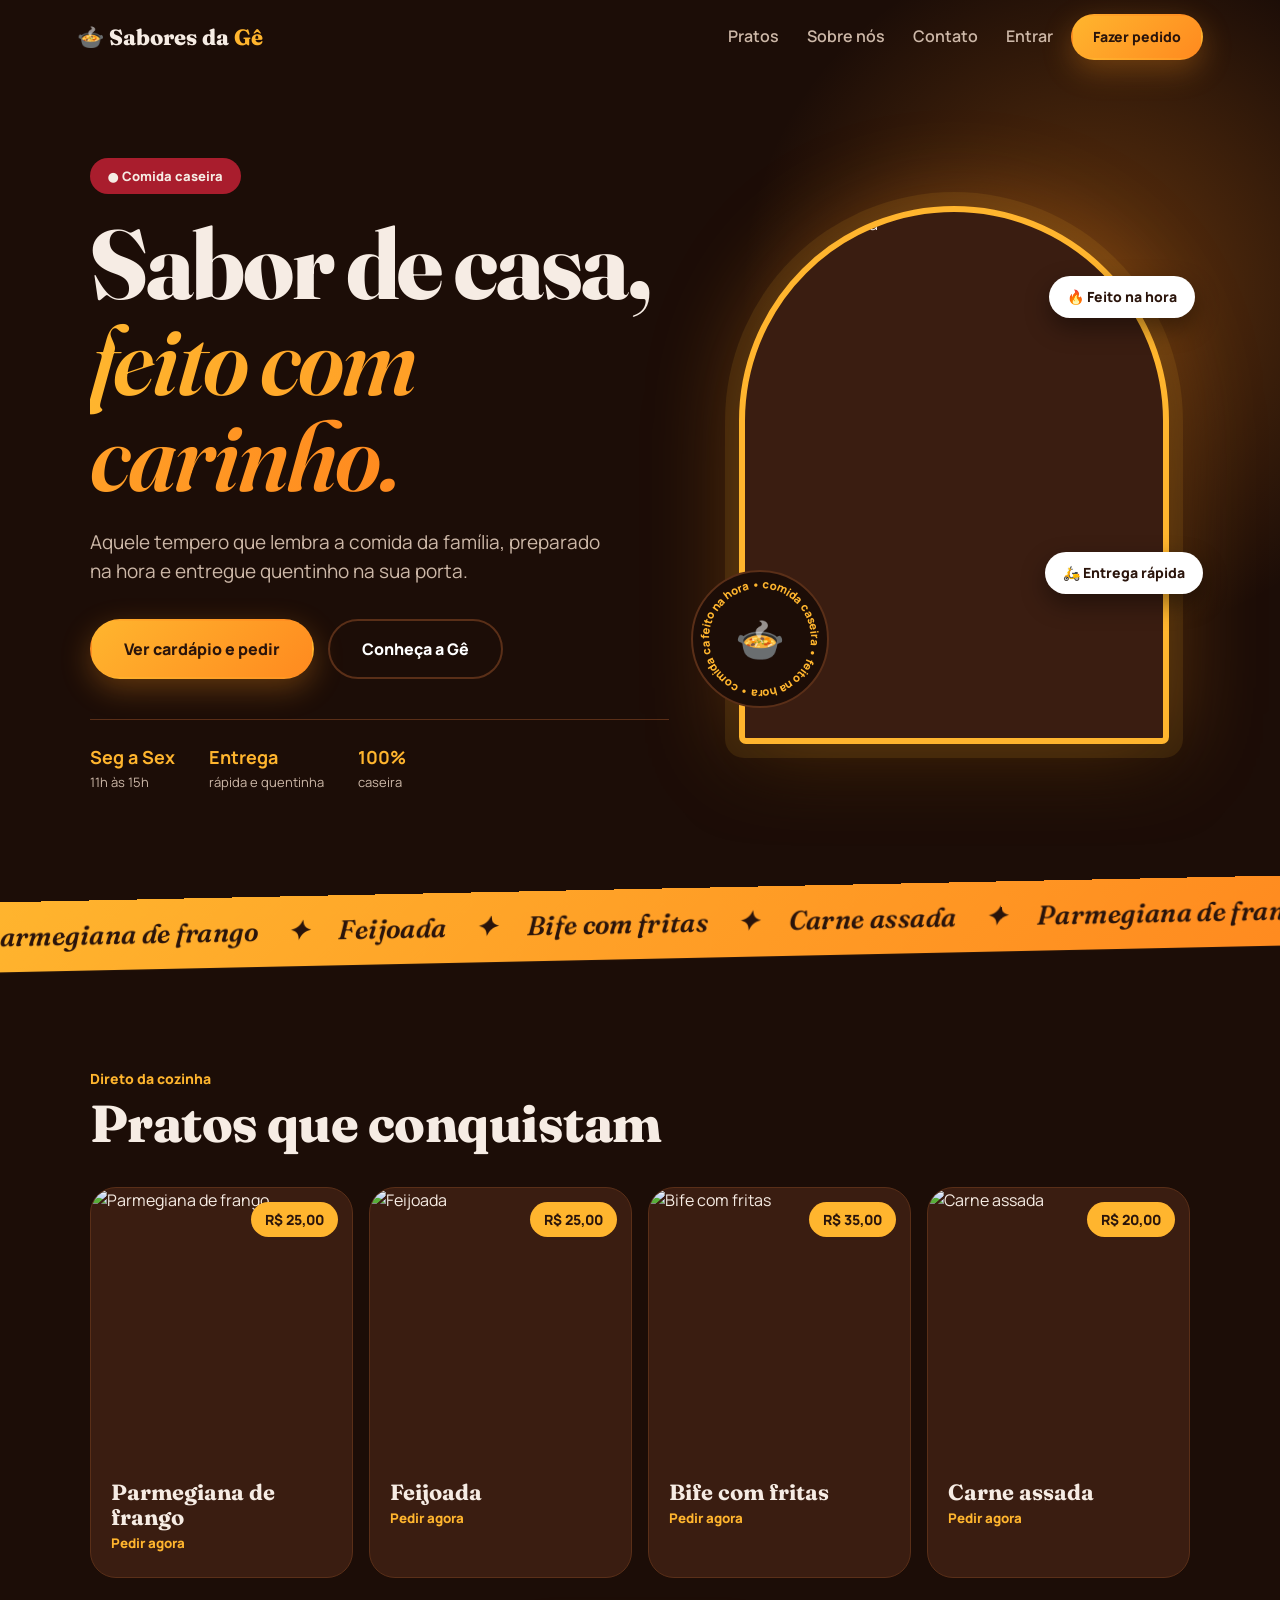
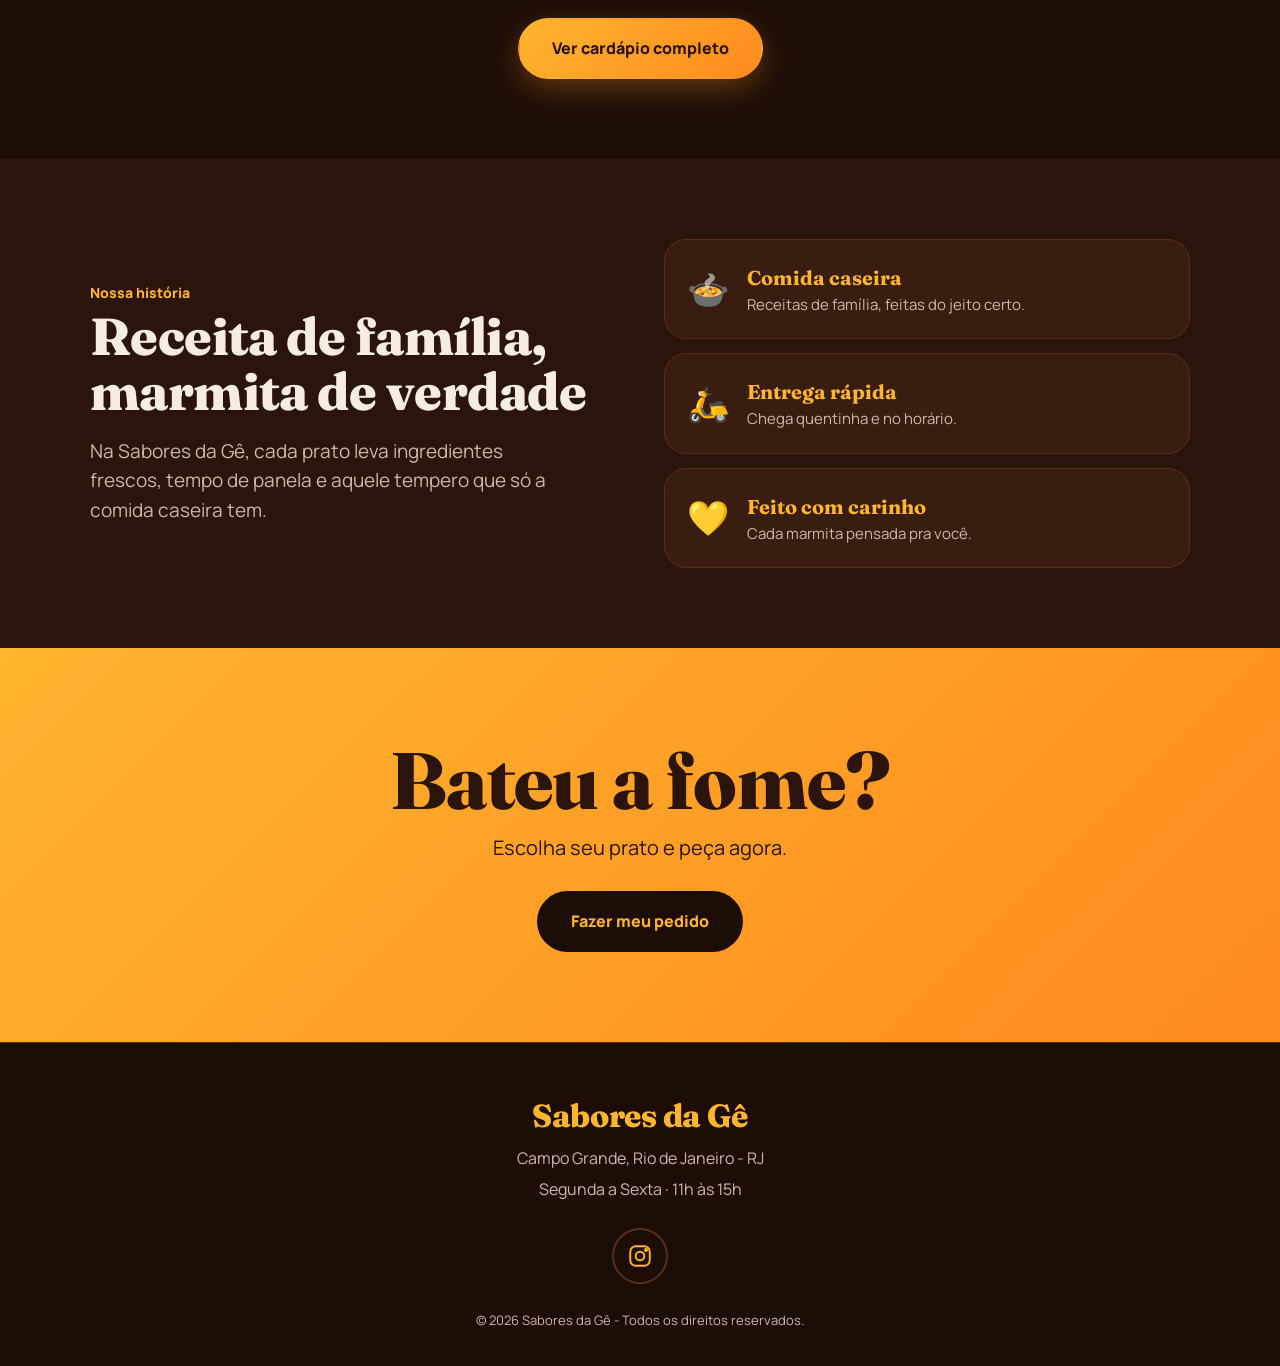
==== index.html @ 1d1e8134 "Add files via upload" ====
<!DOCTYPE html>
<html lang="pt-br">
<head>
    <meta charset="UTF-8">
    <meta name="viewport" content="width=device-width, initial-scale=1.0">
    <meta name="theme-color" content="#1c0d07">
    <title>Sabores da Gê – Comida caseira</title>
    <link rel="preconnect" href="https://fonts.googleapis.com">
    <link rel="preconnect" href="https://fonts.gstatic.com" crossorigin>
    <link href="https://fonts.googleapis.com/css2?family=Fraunces:ital,opsz,wght@0,9..144,600;0,9..144,800;1,9..144,600&family=Manrope:wght@400;600;800&display=swap" rel="stylesheet">
    <link rel="stylesheet" href="style.css">
</head>
<body>

<header class="topo" id="topo">
    <a href="index.html" class="logo">🍲 Sabores da <span>Gê</span></a>
    <nav id="nav" aria-label="Principal">
        <a href="#pratos">Pratos</a>
        <a href="#sobre">Sobre nós</a>
        <a href="#contato">Contato</a>
        <a href="login.html">Entrar</a>
    </nav>
    <a href="menu.html" class="botao botao-menor">Fazer pedido</a>
    <button class="burger" id="burger" aria-label="Abrir menu" aria-expanded="false"><i></i><i></i><i></i></button>
</header>

<main>
    <section class="principal">
        <div class="brilho"></div>

        <div class="conteudo">
            <span class="etiqueta">● Comida caseira</span>
            <h1>Sabor de casa,<br><em>feito com carinho.</em></h1>
            <p>Aquele tempero que lembra a comida da família, preparado na hora e entregue quentinho na sua porta.</p>
            <div class="botoes">
                <a href="menu.html" class="botao">Ver cardápio e pedir</a>
                <a href="#sobre" class="botao botao-borda">Conheça a Gê</a>
            </div>
            <ul class="destaques">
                <li><b>Seg a Sex</b><small>11h às 15h</small></li>
                <li><b>Entrega</b><small>rápida e quentinha</small></li>
                <li><b>100%</b><small>caseira</small></li>
            </ul>
        </div>

        <div class="imagem">
            <div class="arco"><img src="imagens/ge.png" alt="Gê, a cozinheira"></div>
            <svg class="anel" viewBox="0 0 200 200" aria-hidden="true">
                <defs><path id="c" d="M100,100 m-76,0 a76,76 0 1,1 152,0 a76,76 0 1,1 -152,0"/></defs>
                <text><textPath href="#c">feito na hora • comida caseira • feito na hora • comida caseira •</textPath></text>
            </svg>
            <span class="anel-centro">🍲</span>
            <span class="selo selo-1">🔥 Feito na hora</span>
            <span class="selo selo-2">🛵 Entrega rápida</span>
        </div>
    </section>

    <div class="faixa" aria-hidden="true">
        <div><span>Parmegiana de frango</span><span>Feijoada</span><span>Bife com fritas</span><span>Carne assada</span><span>Parmegiana de frango</span><span>Feijoada</span><span>Bife com fritas</span><span>Carne assada</span></div>
    </div>

    <section id="pratos" class="secao">
        <div class="cabeca">
            <div>
                <p class="sobretitulo">Direto da cozinha</p>
                <h2>Pratos que conquistam</h2>
            </div>
            <div class="setas">
                <button id="ant" aria-label="Anterior">‹</button>
                <button id="prox" aria-label="Próximo">›</button>
            </div>
        </div>

        <div class="trilho" id="trilho">
            <a href="menu.html" class="prato">
                <img src="imagens/parmegiana.jpeg" alt="Parmegiana de frango" loading="lazy">
                <span class="preco">R$ 25,00</span>
                <div><h3>Parmegiana de frango</h3><small>Pedir agora</small></div>
            </a>
            <a href="menu.html" class="prato">
                <img src="imagens/feijoada.jpeg" alt="Feijoada" loading="lazy">
                <span class="preco">R$ 25,00</span>
                <div><h3>Feijoada</h3><small>Pedir agora</small></div>
            </a>
            <a href="menu.html" class="prato">
                <img src="imagens/bifefritas.jpeg" alt="Bife com fritas" loading="lazy">
                <span class="preco">R$ 35,00</span>
                <div><h3>Bife com fritas</h3><small>Pedir agora</small></div>
            </a>
            <a href="menu.html" class="prato">
                <img src="imagens/carneassada.jpeg" alt="Carne assada" loading="lazy">
                <span class="preco">R$ 20,00</span>
                <div><h3>Carne assada</h3><small>Pedir agora</small></div>
            </a>
        </div>

        <a href="menu.html" class="botao botao-centro">Ver cardápio completo</a>
    </section>

    <section id="sobre" class="secao sobre">
        <div class="sobre-grade">
            <div>
                <p class="sobretitulo">Nossa história</p>
                <h2>Receita de família, marmita de verdade</h2>
                <p class="texto-sobre">Na Sabores da Gê, cada prato leva ingredientes frescos, tempo de panela e aquele tempero que só a comida caseira tem.</p>
            </div>
            <div class="cartoes">
                <div class="cartao"><span>🍲</span><div><h3>Comida caseira</h3><p>Receitas de família, feitas do jeito certo.</p></div></div>
                <div class="cartao"><span>🛵</span><div><h3>Entrega rápida</h3><p>Chega quentinha e no horário.</p></div></div>
                <div class="cartao"><span>💛</span><div><h3>Feito com carinho</h3><p>Cada marmita pensada pra você.</p></div></div>
            </div>
        </div>
    </section>

    <section class="chamada">
        <h2>Bateu a fome?</h2>
        <p>Escolha seu prato e peça agora.</p>
        <a href="menu.html" class="botao botao-escuro">Fazer meu pedido</a>
    </section>
</main>

<footer id="contato">
    <h2>Sabores da Gê</h2>
    <p>Campo Grande, Rio de Janeiro - RJ</p>
    <p>Segunda a Sexta · 11h às 15h</p>
    <div class="redes">
        <a href="https://instagram.com/saboresdage" target="_blank" rel="noopener" aria-label="Instagram">
            <svg viewBox="0 0 24 24" width="26" height="26" fill="none" stroke="currentColor" stroke-width="1.8" stroke-linecap="round" stroke-linejoin="round"><rect x="3" y="3" width="18" height="18" rx="5"/><circle cx="12" cy="12" r="4"/><circle cx="17.5" cy="6.5" r="1" fill="currentColor"/></svg>
        </a>
    </div>
    <p class="direitos">© 2026 Sabores da Gê - Todos os direitos reservados.</p>
</footer>

<script>
    const topo = document.getElementById("topo"), burger = document.getElementById("burger");
    addEventListener("scroll", () => topo.classList.toggle("solido", scrollY > 30), { passive: true });
    burger.onclick = () => {
        const aberto = topo.classList.toggle("aberto");
        burger.setAttribute("aria-expanded", aberto);
    };
    document.querySelectorAll("#nav a").forEach(a => a.onclick = () => topo.classList.remove("aberto"));
    const trilho = document.getElementById("trilho");
    const passo = () => trilho.firstElementChild.offsetWidth + 16;
    document.getElementById("ant").onclick = () => trilho.scrollBy({ left: -passo(), behavior: "smooth" });
    document.getElementById("prox").onclick = () => trilho.scrollBy({ left: passo(), behavior: "smooth" });
</script>
</body>
</html>
---- style.css ----
:root {
    --fundo: #1c0d07; --fundo2: #2a140b; --card: #3a1d11; --borda: #5a2f18;
    --ouro: #ffb52e; --ouro2: #ff8a1f; --vermelho: #a91d2d;
    --texto: #f6ece4; --suave: #cdb8a8;
    --serif: "Fraunces", Georgia, serif;
    --sans: "Manrope", system-ui, -apple-system, "Segoe UI", sans-serif;
}
* { margin: 0; padding: 0; box-sizing: border-box; }
html { scroll-behavior: smooth; scroll-padding-top: 76px; }
body { font-family: var(--sans); background: var(--fundo); color: var(--texto); line-height: 1.55; overflow-x: hidden; -webkit-font-smoothing: antialiased; }
a { color: inherit; text-decoration: none; }
img { max-width: 100%; display: block; }
:focus-visible { outline: 3px solid var(--ouro); outline-offset: 3px; }

/* ---------- Topo ---------- */
.topo { position: fixed; inset: 0 0 auto 0; z-index: 100; display: flex; align-items: center; gap: 18px; padding: 14px 6%; transition: background .3s, box-shadow .3s; }
.topo.solido, .topo.aberto { background: rgba(28, 13, 7, .88); backdrop-filter: blur(14px); box-shadow: 0 1px 0 var(--borda); }
.logo { font-family: var(--serif); font-size: 22px; font-weight: 800; margin-right: auto; }
.logo span { color: var(--ouro); }
.topo nav { display: flex; gap: 28px; }
.topo nav a { color: var(--suave); font-weight: 600; transition: color .2s; }
.topo nav a:hover { color: var(--ouro); }
.burger { display: none; width: 44px; height: 44px; border: 1px solid var(--borda); border-radius: 50%; background: transparent; cursor: pointer; flex-direction: column; justify-content: center; align-items: center; gap: 4px; }
.burger i { width: 18px; height: 2px; background: var(--texto); border-radius: 2px; }

/* ---------- Botões ---------- */
.botao { display: inline-block; padding: 16px 32px; border-radius: 999px; background: linear-gradient(135deg, var(--ouro), var(--ouro2)); color: #2a140b; font-weight: 800; border: 2px solid transparent; box-shadow: 0 10px 30px rgba(255, 150, 30, .3); transition: transform .2s, box-shadow .2s; }
.botao:hover { transform: translateY(-3px); box-shadow: 0 14px 36px rgba(255, 150, 30, .45); }
.botao-menor { padding: 10px 20px; font-size: 14px; }
.botao-borda { background: transparent; color: #fff; border-color: var(--borda); box-shadow: none; }
.botao-borda:hover { border-color: var(--ouro); box-shadow: none; }
.botao-centro { display: table; margin: 12px auto 0; }
.botao-escuro { background: var(--fundo); color: var(--ouro); box-shadow: none; }

/* ---------- Hero ---------- */
.principal { position: relative; overflow: hidden; display: grid; grid-template-columns: 1.1fr .9fr; align-items: center; gap: 48px; min-height: 100vh; padding: 120px 7% 70px; }
.brilho { position: absolute; right: -15%; top: -10%; width: 760px; height: 760px; background: radial-gradient(circle, rgba(255, 140, 30, .3), transparent 65%); pointer-events: none; }
.conteudo { position: relative; animation: subir .9s ease both; }
.etiqueta { display: inline-block; padding: 8px 18px; border-radius: 999px; background: var(--vermelho); font-size: 13px; font-weight: 800; margin-bottom: 22px; }
h1 { font-family: var(--serif); font-weight: 800; font-size: clamp(46px, 8.4vw, 98px); line-height: .98; letter-spacing: -.02em; margin-bottom: 24px; }
h1 em { font-weight: 600; background: linear-gradient(90deg, var(--ouro), var(--ouro2)); -webkit-background-clip: text; background-clip: text; color: transparent; }
.conteudo > p { font-size: 19px; color: var(--suave); max-width: 520px; margin-bottom: 32px; }
.botoes { display: flex; flex-wrap: wrap; gap: 14px; }
.destaques { list-style: none; display: flex; flex-wrap: wrap; gap: 14px 34px; margin-top: 40px; padding-top: 24px; border-top: 1px solid var(--borda); }
.destaques li { display: flex; flex-direction: column; }
.destaques b { color: var(--ouro); font-size: 18px; }
.destaques small { color: var(--suave); font-size: 13px; }

.imagem { position: relative; justify-self: center; width: min(100%, 430px); animation: subir .9s .15s ease both; }
.arco { aspect-ratio: 4 / 5; border-radius: 999px 999px 32px 32px; border: 6px solid var(--ouro); background: var(--card); overflow: hidden; box-shadow: 0 0 0 14px rgba(255, 181, 46, .1), 0 0 90px rgba(255, 140, 30, .35), 0 30px 60px rgba(0, 0, 0, .55); }
.arco img { width: 100%; height: 100%; object-fit: cover; }
.anel { position: absolute; left: -48px; bottom: 36px; width: 138px; height: 138px; background: var(--fundo); border-radius: 50%; border: 2px solid var(--borda); animation: girar 20s linear infinite; }
.anel text { fill: var(--ouro); font: 800 17px var(--sans); }
.anel-centro { position: absolute; left: -48px; bottom: 36px; width: 138px; height: 138px; display: grid; place-items: center; font-size: 40px; }
.selo { position: absolute; padding: 10px 18px; border-radius: 999px; background: #fff; color: #2a140b; font-weight: 800; font-size: 14px; box-shadow: 0 10px 25px rgba(0, 0, 0, .4); }
.selo-1 { top: 70px; right: -26px; }
.selo-2 { bottom: 150px; right: -34px; }

/* ---------- Faixa ---------- */
.faixa { overflow: hidden; background: linear-gradient(135deg, var(--ouro), var(--ouro2)); color: #2a140b; transform: rotate(-1.2deg) scale(1.03); margin: -10px 0 30px; position: relative; z-index: 2; }
.faixa div { display: flex; width: max-content; animation: correr 28s linear infinite; }
.faixa span { font-family: var(--serif); font-style: italic; font-weight: 600; font-size: 26px; padding: 14px 0; white-space: nowrap; }
.faixa span::after { content: "✦"; margin: 0 28px; }

/* ---------- Seções ---------- */
.secao { padding: 80px 0; }
.cabeca { display: flex; align-items: end; justify-content: space-between; gap: 16px; padding: 0 7%; margin-bottom: 28px; }
.sobretitulo { color: var(--ouro); font-weight: 800; font-size: 14px; margin-bottom: 6px; }
h2 { font-family: var(--serif); font-weight: 800; font-size: clamp(32px, 5vw, 52px); line-height: 1.05; letter-spacing: -.01em; }
.setas { display: none; gap: 10px; }
.setas button { width: 48px; height: 48px; border-radius: 50%; border: 1px solid var(--borda); background: transparent; color: var(--ouro); font-size: 26px; cursor: pointer; transition: background .2s, color .2s; }
.setas button:hover { background: var(--ouro); color: var(--fundo); }

/* Carrossel: 1 prato + espiadinha no celular, 2 no tablet, 4 no desktop */
.trilho { display: flex; gap: 16px; overflow-x: auto; scroll-snap-type: x mandatory; padding: 8px 7% 28px; scroll-padding-inline: 7%; scrollbar-width: none; }
.trilho::-webkit-scrollbar { display: none; }
.prato { position: relative; flex: 0 0 78%; scroll-snap-align: start; background: var(--card); border: 1px solid var(--borda); border-radius: 26px; overflow: hidden; transition: transform .25s, border-color .25s; }
.prato:hover { transform: translateY(-6px); border-color: var(--ouro); }
.prato img { width: 100%; aspect-ratio: 4 / 4.2; object-fit: cover; transition: transform .5s; }
.prato:hover img { transform: scale(1.06); }
.prato .preco { position: absolute; top: 14px; right: 14px; padding: 7px 14px; border-radius: 999px; background: var(--ouro); color: #2a140b; font-weight: 800; font-size: 14px; }
.prato div { padding: 18px 20px 22px; }
.prato h3 { font-family: var(--serif); font-size: 22px; line-height: 1.15; }
.prato small { color: var(--ouro); font-weight: 800; }

/* ---------- Sobre ---------- */
.sobre { background: var(--fundo2); padding-inline: 7%; }
.sobre-grade { display: grid; grid-template-columns: 1fr 1fr; gap: 48px; align-items: center; max-width: 1150px; margin: 0 auto; }
.texto-sobre { margin-top: 18px; font-size: 19px; color: var(--suave); max-width: 480px; }
.cartoes { display: grid; gap: 14px; }
.cartao { display: flex; gap: 18px; align-items: center; background: var(--card); border: 1px solid var(--borda); border-radius: 22px; padding: 22px; }
.cartao span { font-size: 34px; }
.cartao h3 { color: var(--ouro); font-family: var(--serif); font-size: 20px; }
.cartao p { color: var(--suave); font-size: 15px; }

/* ---------- Chamada e rodapé ---------- */
.chamada { text-align: center; padding: 90px 7%; background: linear-gradient(135deg, var(--ouro), var(--ouro2)); color: #2a140b; }
.chamada h2 { font-size: clamp(40px, 8vw, 80px); margin-bottom: 10px; }
.chamada p { font-size: 20px; margin-bottom: 28px; }
footer { text-align: center; padding: 56px 20px 30px; border-top: 1px solid var(--borda); }
footer h2 { color: var(--ouro); font-size: 32px; margin-bottom: 14px; }
footer p { color: var(--suave); margin: 6px 0; }
.redes { display: flex; justify-content: center; margin: 26px 0; }
.redes a { width: 56px; height: 56px; display: grid; place-items: center; border-radius: 50%; border: 2px solid var(--borda); color: var(--ouro); transition: all .2s; }
.redes a:hover { background: var(--ouro); color: var(--fundo); border-color: var(--ouro); }
.direitos { margin-top: 24px !important; font-size: 13px; }

@keyframes subir { from { opacity: 0; transform: translateY(26px); } to { opacity: 1; transform: none; } }
@keyframes girar { to { transform: rotate(360deg); } }
@keyframes correr { to { transform: translateX(-50%); } }

/* ---------- Telas maiores ---------- */
@media (min-width: 700px) {
    .prato { flex-basis: calc(50% - 8px); }
    .setas { display: flex; }
}
@media (min-width: 1100px) {
    .prato { flex-basis: calc(25% - 12px); }
    .setas { display: none; }
}

/* ---------- Celular ---------- */
@media (max-width: 900px) {
    .burger { display: flex; }
    .topo { flex-wrap: wrap; }
    .topo nav { display: none; order: 5; width: 100%; flex-direction: column; gap: 4px; padding: 10px 0 8px; }
    .topo.aberto nav { display: flex; }
    .topo nav a { padding: 12px 4px; border-top: 1px solid var(--borda); font-size: 17px; }
    .principal { grid-template-columns: 1fr; text-align: center; min-height: 0; padding: 104px 6% 60px; gap: 44px; }
    .conteudo > p { margin-inline: auto; }
    .botoes, .destaques { justify-content: center; }
    .imagem { width: min(78%, 330px); }
    .anel, .anel-centro { left: -30px; width: 108px; height: 108px; bottom: 24px; }
    .anel text { font-size: 19px; }
    .anel-centro { font-size: 32px; }
    .selo { font-size: 12px; padding: 8px 14px; }
    .selo-1 { right: -18px; top: 50px; }
    .selo-2 { right: -22px; bottom: 120px; }
    .secao { padding: 60px 0; }
    .sobre { padding-inline: 6%; }
    .sobre-grade { grid-template-columns: 1fr; gap: 28px; }
    .faixa span { font-size: 21px; }
}
@media (prefers-reduced-motion: reduce) { * { animation: none !important; transition: none !important; scroll-behavior: auto !important; } }
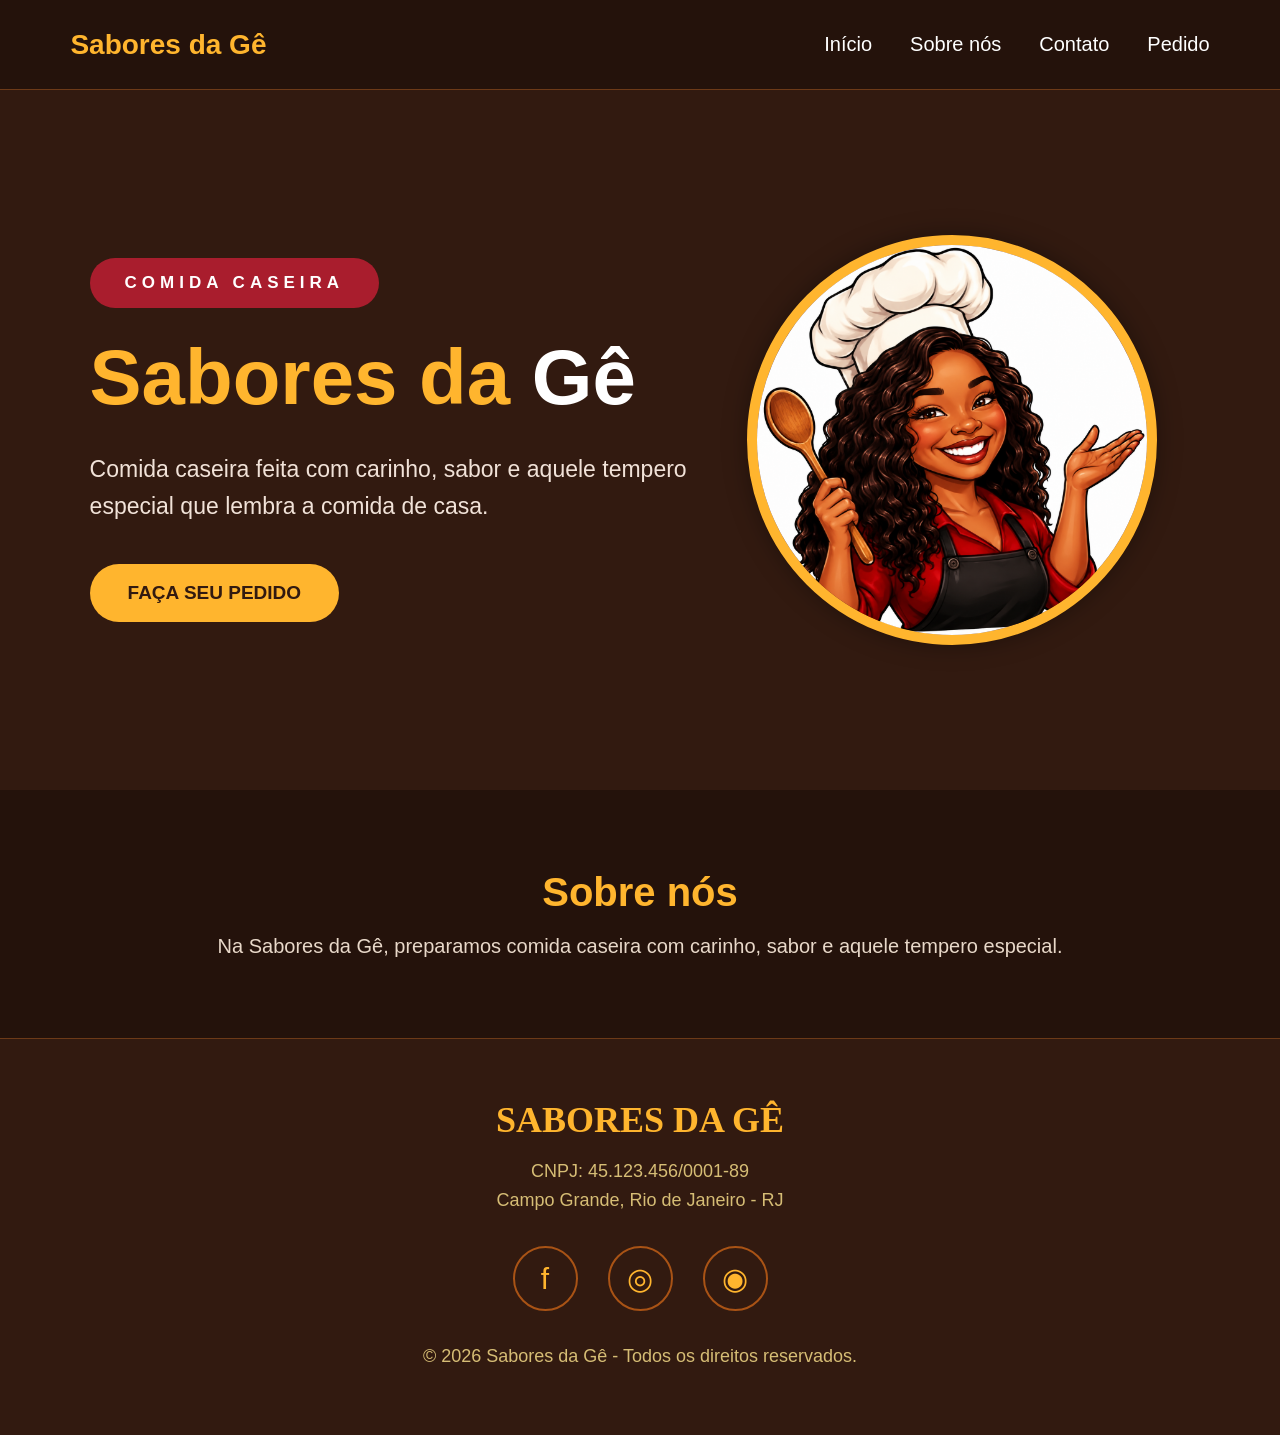
==== commit 5225b6c5: "Add files via upload" ====
--- a/index.html
+++ b/index.html
@@ -1,148 +1,111 @@
 <!DOCTYPE html>
 <html lang="pt-br">
+
 <head>
     <meta charset="UTF-8">
     <meta name="viewport" content="width=device-width, initial-scale=1.0">
-    <meta name="theme-color" content="#1c0d07">
-    <title>Sabores da Gê – Comida caseira</title>
-    <link rel="preconnect" href="https://fonts.googleapis.com">
-    <link rel="preconnect" href="https://fonts.gstatic.com" crossorigin>
-    <link href="https://fonts.googleapis.com/css2?family=Fraunces:ital,opsz,wght@0,9..144,600;0,9..144,800;1,9..144,600&family=Manrope:wght@400;600;800&display=swap" rel="stylesheet">
+
+    <title>Sabores da Gê</title>
+
     <link rel="stylesheet" href="style.css">
 </head>
+
 <body>
 
-<header class="topo" id="topo">
-    <a href="index.html" class="logo">🍲 Sabores da <span>Gê</span></a>
-    <nav id="nav" aria-label="Principal">
-        <a href="#pratos">Pratos</a>
-        <a href="#sobre">Sobre nós</a>
-        <a href="#contato">Contato</a>
-        <a href="login.html">Entrar</a>
-    </nav>
-    <a href="menu.html" class="botao botao-menor">Fazer pedido</a>
-    <button class="burger" id="burger" aria-label="Abrir menu" aria-expanded="false"><i></i><i></i><i></i></button>
-</header>
+    <!-- MENU -->
+    <header>
 
-<main>
-    <section class="principal">
-        <div class="brilho"></div>
-
-        <div class="conteudo">
-            <span class="etiqueta">● Comida caseira</span>
-            <h1>Sabor de casa,<br><em>feito com carinho.</em></h1>
-            <p>Aquele tempero que lembra a comida da família, preparado na hora e entregue quentinho na sua porta.</p>
-            <div class="botoes">
-                <a href="menu.html" class="botao">Ver cardápio e pedir</a>
-                <a href="#sobre" class="botao botao-borda">Conheça a Gê</a>
-            </div>
-            <ul class="destaques">
-                <li><b>Seg a Sex</b><small>11h às 15h</small></li>
-                <li><b>Entrega</b><small>rápida e quentinha</small></li>
-                <li><b>100%</b><small>caseira</small></li>
-            </ul>
+        <div class="logo">
+            <h2>Sabores da Gê</h2>
         </div>
 
-        <div class="imagem">
-            <div class="arco"><img src="imagens/ge.png" alt="Gê, a cozinheira"></div>
-            <svg class="anel" viewBox="0 0 200 200" aria-hidden="true">
-                <defs><path id="c" d="M100,100 m-76,0 a76,76 0 1,1 152,0 a76,76 0 1,1 -152,0"/></defs>
-                <text><textPath href="#c">feito na hora • comida caseira • feito na hora • comida caseira •</textPath></text>
-            </svg>
-            <span class="anel-centro">🍲</span>
-            <span class="selo selo-1">🔥 Feito na hora</span>
-            <span class="selo selo-2">🛵 Entrega rápida</span>
-        </div>
-    </section>
+        <nav>
+            <a href="index.html">Início</a>
+            <a href="#sobre">Sobre nós</a>
+            <a href="#contato">Contato</a>
+            <a href="cadastro.html">Pedido</a>
+        </nav>
 
-    <div class="faixa" aria-hidden="true">
-        <div><span>Parmegiana de frango</span><span>Feijoada</span><span>Bife com fritas</span><span>Carne assada</span><span>Parmegiana de frango</span><span>Feijoada</span><span>Bife com fritas</span><span>Carne assada</span></div>
-    </div>
+    </header>
 
-    <section id="pratos" class="secao">
-        <div class="cabeca">
-            <div>
-                <p class="sobretitulo">Direto da cozinha</p>
-                <h2>Pratos que conquistam</h2>
+
+    <!-- PARTE PRINCIPAL -->
+    <main>
+
+        <section class="principal">
+
+            <div class="conteudo">
+
+                <div class="etiqueta">
+                    COMIDA CASEIRA
+                </div>
+
+                <h1>
+                    <span>Sabores da</span> Gê
+                </h1>
+
+                <p>
+                    Comida caseira feita com carinho, sabor e aquele tempero
+                    especial que lembra a comida de casa.
+                </p>
+
+                <a href="menu.html" class="botao">
+                    FAÇA SEU PEDIDO
+                </a>
+
             </div>
-            <div class="setas">
-                <button id="ant" aria-label="Anterior">‹</button>
-                <button id="prox" aria-label="Próximo">›</button>
+
+
+            <!-- BONECA DENTRO DO CÍRCULO -->
+            <div class="imagem">
+
+                <div class="circulo">
+
+                    <img src="imagens/ge.png" alt="Boneca cozinheira">
+
+                </div>
+
             </div>
+
+        </section>
+
+
+        <!-- SOBRE -->
+        <section id="sobre" class="sobre">
+
+            <h2>Sobre nós</h2>
+
+            <p>
+                Na Sabores da Gê, preparamos comida caseira
+                com carinho, sabor e aquele tempero especial.
+            </p>
+
+        </section>
+
+    </main>
+
+
+    <!-- RODAPÉ -->
+    <footer id="contato">
+
+        <h2>SABORES DA GÊ</h2>
+
+        <p>CNPJ: 45.123.456/0001-89</p>
+
+        <p>Campo Grande, Rio de Janeiro - RJ</p>
+
+        <div class="redes">
+            <span>f</span>
+            <span>◎</span>
+            <span>◉</span>
         </div>
 
-        <div class="trilho" id="trilho">
-            <a href="menu.html" class="prato">
-                <img src="imagens/parmegiana.jpeg" alt="Parmegiana de frango" loading="lazy">
-                <span class="preco">R$ 25,00</span>
-                <div><h3>Parmegiana de frango</h3><small>Pedir agora</small></div>
-            </a>
-            <a href="menu.html" class="prato">
-                <img src="imagens/feijoada.jpeg" alt="Feijoada" loading="lazy">
-                <span class="preco">R$ 25,00</span>
-                <div><h3>Feijoada</h3><small>Pedir agora</small></div>
-            </a>
-            <a href="menu.html" class="prato">
-                <img src="imagens/bifefritas.jpeg" alt="Bife com fritas" loading="lazy">
-                <span class="preco">R$ 35,00</span>
-                <div><h3>Bife com fritas</h3><small>Pedir agora</small></div>
-            </a>
-            <a href="menu.html" class="prato">
-                <img src="imagens/carneassada.jpeg" alt="Carne assada" loading="lazy">
-                <span class="preco">R$ 20,00</span>
-                <div><h3>Carne assada</h3><small>Pedir agora</small></div>
-            </a>
-        </div>
+        <p class="direitos">
+            © 2026 Sabores da Gê - Todos os direitos reservados.
+        </p>
 
-        <a href="menu.html" class="botao botao-centro">Ver cardápio completo</a>
-    </section>
+    </footer>
 
-    <section id="sobre" class="secao sobre">
-        <div class="sobre-grade">
-            <div>
-                <p class="sobretitulo">Nossa história</p>
-                <h2>Receita de família, marmita de verdade</h2>
-                <p class="texto-sobre">Na Sabores da Gê, cada prato leva ingredientes frescos, tempo de panela e aquele tempero que só a comida caseira tem.</p>
-            </div>
-            <div class="cartoes">
-                <div class="cartao"><span>🍲</span><div><h3>Comida caseira</h3><p>Receitas de família, feitas do jeito certo.</p></div></div>
-                <div class="cartao"><span>🛵</span><div><h3>Entrega rápida</h3><p>Chega quentinha e no horário.</p></div></div>
-                <div class="cartao"><span>💛</span><div><h3>Feito com carinho</h3><p>Cada marmita pensada pra você.</p></div></div>
-            </div>
-        </div>
-    </section>
+</body>
 
-    <section class="chamada">
-        <h2>Bateu a fome?</h2>
-        <p>Escolha seu prato e peça agora.</p>
-        <a href="menu.html" class="botao botao-escuro">Fazer meu pedido</a>
-    </section>
-</main>
-
-<footer id="contato">
-    <h2>Sabores da Gê</h2>
-    <p>Campo Grande, Rio de Janeiro - RJ</p>
-    <p>Segunda a Sexta · 11h às 15h</p>
-    <div class="redes">
-        <a href="https://instagram.com/saboresdage" target="_blank" rel="noopener" aria-label="Instagram">
-            <svg viewBox="0 0 24 24" width="26" height="26" fill="none" stroke="currentColor" stroke-width="1.8" stroke-linecap="round" stroke-linejoin="round"><rect x="3" y="3" width="18" height="18" rx="5"/><circle cx="12" cy="12" r="4"/><circle cx="17.5" cy="6.5" r="1" fill="currentColor"/></svg>
-        </a>
-    </div>
-    <p class="direitos">© 2026 Sabores da Gê - Todos os direitos reservados.</p>
-</footer>
-
-<script>
-    const topo = document.getElementById("topo"), burger = document.getElementById("burger");
-    addEventListener("scroll", () => topo.classList.toggle("solido", scrollY > 30), { passive: true });
-    burger.onclick = () => {
-        const aberto = topo.classList.toggle("aberto");
-        burger.setAttribute("aria-expanded", aberto);
-    };
-    document.querySelectorAll("#nav a").forEach(a => a.onclick = () => topo.classList.remove("aberto"));
-    const trilho = document.getElementById("trilho");
-    const passo = () => trilho.firstElementChild.offsetWidth + 16;
-    document.getElementById("ant").onclick = () => trilho.scrollBy({ left: -passo(), behavior: "smooth" });
-    document.getElementById("prox").onclick = () => trilho.scrollBy({ left: passo(), behavior: "smooth" });
-</script>
-</body>
-</html>
+</html>
--- a/style.css
+++ b/style.css
@@ -1,144 +1,348 @@
-:root {
-    --fundo: #1c0d07; --fundo2: #2a140b; --card: #3a1d11; --borda: #5a2f18;
-    --ouro: #ffb52e; --ouro2: #ff8a1f; --vermelho: #a91d2d;
-    --texto: #f6ece4; --suave: #cdb8a8;
-    --serif: "Fraunces", Georgia, serif;
-    --sans: "Manrope", system-ui, -apple-system, "Segoe UI", sans-serif;
-}
-* { margin: 0; padding: 0; box-sizing: border-box; }
-html { scroll-behavior: smooth; scroll-padding-top: 76px; }
-body { font-family: var(--sans); background: var(--fundo); color: var(--texto); line-height: 1.55; overflow-x: hidden; -webkit-font-smoothing: antialiased; }
-a { color: inherit; text-decoration: none; }
-img { max-width: 100%; display: block; }
-:focus-visible { outline: 3px solid var(--ouro); outline-offset: 3px; }
-
-/* ---------- Topo ---------- */
-.topo { position: fixed; inset: 0 0 auto 0; z-index: 100; display: flex; align-items: center; gap: 18px; padding: 14px 6%; transition: background .3s, box-shadow .3s; }
-.topo.solido, .topo.aberto { background: rgba(28, 13, 7, .88); backdrop-filter: blur(14px); box-shadow: 0 1px 0 var(--borda); }
-.logo { font-family: var(--serif); font-size: 22px; font-weight: 800; margin-right: auto; }
-.logo span { color: var(--ouro); }
-.topo nav { display: flex; gap: 28px; }
-.topo nav a { color: var(--suave); font-weight: 600; transition: color .2s; }
-.topo nav a:hover { color: var(--ouro); }
-.burger { display: none; width: 44px; height: 44px; border: 1px solid var(--borda); border-radius: 50%; background: transparent; cursor: pointer; flex-direction: column; justify-content: center; align-items: center; gap: 4px; }
-.burger i { width: 18px; height: 2px; background: var(--texto); border-radius: 2px; }
-
-/* ---------- Botões ---------- */
-.botao { display: inline-block; padding: 16px 32px; border-radius: 999px; background: linear-gradient(135deg, var(--ouro), var(--ouro2)); color: #2a140b; font-weight: 800; border: 2px solid transparent; box-shadow: 0 10px 30px rgba(255, 150, 30, .3); transition: transform .2s, box-shadow .2s; }
-.botao:hover { transform: translateY(-3px); box-shadow: 0 14px 36px rgba(255, 150, 30, .45); }
-.botao-menor { padding: 10px 20px; font-size: 14px; }
-.botao-borda { background: transparent; color: #fff; border-color: var(--borda); box-shadow: none; }
-.botao-borda:hover { border-color: var(--ouro); box-shadow: none; }
-.botao-centro { display: table; margin: 12px auto 0; }
-.botao-escuro { background: var(--fundo); color: var(--ouro); box-shadow: none; }
-
-/* ---------- Hero ---------- */
-.principal { position: relative; overflow: hidden; display: grid; grid-template-columns: 1.1fr .9fr; align-items: center; gap: 48px; min-height: 100vh; padding: 120px 7% 70px; }
-.brilho { position: absolute; right: -15%; top: -10%; width: 760px; height: 760px; background: radial-gradient(circle, rgba(255, 140, 30, .3), transparent 65%); pointer-events: none; }
-.conteudo { position: relative; animation: subir .9s ease both; }
-.etiqueta { display: inline-block; padding: 8px 18px; border-radius: 999px; background: var(--vermelho); font-size: 13px; font-weight: 800; margin-bottom: 22px; }
-h1 { font-family: var(--serif); font-weight: 800; font-size: clamp(46px, 8.4vw, 98px); line-height: .98; letter-spacing: -.02em; margin-bottom: 24px; }
-h1 em { font-weight: 600; background: linear-gradient(90deg, var(--ouro), var(--ouro2)); -webkit-background-clip: text; background-clip: text; color: transparent; }
-.conteudo > p { font-size: 19px; color: var(--suave); max-width: 520px; margin-bottom: 32px; }
-.botoes { display: flex; flex-wrap: wrap; gap: 14px; }
-.destaques { list-style: none; display: flex; flex-wrap: wrap; gap: 14px 34px; margin-top: 40px; padding-top: 24px; border-top: 1px solid var(--borda); }
-.destaques li { display: flex; flex-direction: column; }
-.destaques b { color: var(--ouro); font-size: 18px; }
-.destaques small { color: var(--suave); font-size: 13px; }
-
-.imagem { position: relative; justify-self: center; width: min(100%, 430px); animation: subir .9s .15s ease both; }
-.arco { aspect-ratio: 4 / 5; border-radius: 999px 999px 32px 32px; border: 6px solid var(--ouro); background: var(--card); overflow: hidden; box-shadow: 0 0 0 14px rgba(255, 181, 46, .1), 0 0 90px rgba(255, 140, 30, .35), 0 30px 60px rgba(0, 0, 0, .55); }
-.arco img { width: 100%; height: 100%; object-fit: cover; }
-.anel { position: absolute; left: -48px; bottom: 36px; width: 138px; height: 138px; background: var(--fundo); border-radius: 50%; border: 2px solid var(--borda); animation: girar 20s linear infinite; }
-.anel text { fill: var(--ouro); font: 800 17px var(--sans); }
-.anel-centro { position: absolute; left: -48px; bottom: 36px; width: 138px; height: 138px; display: grid; place-items: center; font-size: 40px; }
-.selo { position: absolute; padding: 10px 18px; border-radius: 999px; background: #fff; color: #2a140b; font-weight: 800; font-size: 14px; box-shadow: 0 10px 25px rgba(0, 0, 0, .4); }
-.selo-1 { top: 70px; right: -26px; }
-.selo-2 { bottom: 150px; right: -34px; }
-
-/* ---------- Faixa ---------- */
-.faixa { overflow: hidden; background: linear-gradient(135deg, var(--ouro), var(--ouro2)); color: #2a140b; transform: rotate(-1.2deg) scale(1.03); margin: -10px 0 30px; position: relative; z-index: 2; }
-.faixa div { display: flex; width: max-content; animation: correr 28s linear infinite; }
-.faixa span { font-family: var(--serif); font-style: italic; font-weight: 600; font-size: 26px; padding: 14px 0; white-space: nowrap; }
-.faixa span::after { content: "✦"; margin: 0 28px; }
-
-/* ---------- Seções ---------- */
-.secao { padding: 80px 0; }
-.cabeca { display: flex; align-items: end; justify-content: space-between; gap: 16px; padding: 0 7%; margin-bottom: 28px; }
-.sobretitulo { color: var(--ouro); font-weight: 800; font-size: 14px; margin-bottom: 6px; }
-h2 { font-family: var(--serif); font-weight: 800; font-size: clamp(32px, 5vw, 52px); line-height: 1.05; letter-spacing: -.01em; }
-.setas { display: none; gap: 10px; }
-.setas button { width: 48px; height: 48px; border-radius: 50%; border: 1px solid var(--borda); background: transparent; color: var(--ouro); font-size: 26px; cursor: pointer; transition: background .2s, color .2s; }
-.setas button:hover { background: var(--ouro); color: var(--fundo); }
-
-/* Carrossel: 1 prato + espiadinha no celular, 2 no tablet, 4 no desktop */
-.trilho { display: flex; gap: 16px; overflow-x: auto; scroll-snap-type: x mandatory; padding: 8px 7% 28px; scroll-padding-inline: 7%; scrollbar-width: none; }
-.trilho::-webkit-scrollbar { display: none; }
-.prato { position: relative; flex: 0 0 78%; scroll-snap-align: start; background: var(--card); border: 1px solid var(--borda); border-radius: 26px; overflow: hidden; transition: transform .25s, border-color .25s; }
-.prato:hover { transform: translateY(-6px); border-color: var(--ouro); }
-.prato img { width: 100%; aspect-ratio: 4 / 4.2; object-fit: cover; transition: transform .5s; }
-.prato:hover img { transform: scale(1.06); }
-.prato .preco { position: absolute; top: 14px; right: 14px; padding: 7px 14px; border-radius: 999px; background: var(--ouro); color: #2a140b; font-weight: 800; font-size: 14px; }
-.prato div { padding: 18px 20px 22px; }
-.prato h3 { font-family: var(--serif); font-size: 22px; line-height: 1.15; }
-.prato small { color: var(--ouro); font-weight: 800; }
-
-/* ---------- Sobre ---------- */
-.sobre { background: var(--fundo2); padding-inline: 7%; }
-.sobre-grade { display: grid; grid-template-columns: 1fr 1fr; gap: 48px; align-items: center; max-width: 1150px; margin: 0 auto; }
-.texto-sobre { margin-top: 18px; font-size: 19px; color: var(--suave); max-width: 480px; }
-.cartoes { display: grid; gap: 14px; }
-.cartao { display: flex; gap: 18px; align-items: center; background: var(--card); border: 1px solid var(--borda); border-radius: 22px; padding: 22px; }
-.cartao span { font-size: 34px; }
-.cartao h3 { color: var(--ouro); font-family: var(--serif); font-size: 20px; }
-.cartao p { color: var(--suave); font-size: 15px; }
-
-/* ---------- Chamada e rodapé ---------- */
-.chamada { text-align: center; padding: 90px 7%; background: linear-gradient(135deg, var(--ouro), var(--ouro2)); color: #2a140b; }
-.chamada h2 { font-size: clamp(40px, 8vw, 80px); margin-bottom: 10px; }
-.chamada p { font-size: 20px; margin-bottom: 28px; }
-footer { text-align: center; padding: 56px 20px 30px; border-top: 1px solid var(--borda); }
-footer h2 { color: var(--ouro); font-size: 32px; margin-bottom: 14px; }
-footer p { color: var(--suave); margin: 6px 0; }
-.redes { display: flex; justify-content: center; margin: 26px 0; }
-.redes a { width: 56px; height: 56px; display: grid; place-items: center; border-radius: 50%; border: 2px solid var(--borda); color: var(--ouro); transition: all .2s; }
-.redes a:hover { background: var(--ouro); color: var(--fundo); border-color: var(--ouro); }
-.direitos { margin-top: 24px !important; font-size: 13px; }
-
-@keyframes subir { from { opacity: 0; transform: translateY(26px); } to { opacity: 1; transform: none; } }
-@keyframes girar { to { transform: rotate(360deg); } }
-@keyframes correr { to { transform: translateX(-50%); } }
-
-/* ---------- Telas maiores ---------- */
-@media (min-width: 700px) {
-    .prato { flex-basis: calc(50% - 8px); }
-    .setas { display: flex; }
-}
-@media (min-width: 1100px) {
-    .prato { flex-basis: calc(25% - 12px); }
-    .setas { display: none; }
-}
-
-/* ---------- Celular ---------- */
+/* =========================
+   CONFIGURAÇÃO GERAL
+========================= */
+
+* {
+    margin: 0;
+    padding: 0;
+    box-sizing: border-box;
+}
+
+body {
+    font-family: Arial, Helvetica, sans-serif;
+    background-color: #321a10;
+    color: white;
+}
+
+
+/* =========================
+   MENU
+========================= */
+
+header {
+    width: 100%;
+    height: 90px;
+
+    display: flex;
+    align-items: center;
+    justify-content: space-between;
+
+    padding: 0 5.5%;
+
+    background-color: #24120b;
+
+    border-bottom: 1px solid #6d3a18;
+}
+
+.logo h2 {
+    color: #ffb52e;
+    font-size: 28px;
+    font-weight: bold;
+}
+
+nav {
+    display: flex;
+    align-items: center;
+    gap: 38px;
+}
+
+nav a {
+    color: white;
+    text-decoration: none;
+    font-size: 20px;
+}
+
+nav a:hover {
+    color: #ffb52e;
+}
+
+
+/* =========================
+   PARTE PRINCIPAL
+========================= */
+
+.principal {
+    min-height: 700px;
+
+    display: flex;
+    align-items: center;
+    justify-content: space-between;
+
+    padding: 80px 7%;
+}
+
+
+/* =========================
+   TEXTO
+========================= */
+
+.conteudo {
+    max-width: 700px;
+}
+
+.etiqueta {
+    display: inline-block;
+
+    background-color: #a91d2d;
+
+    padding: 15px 35px;
+
+    border-radius: 30px;
+
+    font-size: 17px;
+    font-weight: bold;
+
+    letter-spacing: 5px;
+
+    margin-bottom: 30px;
+}
+
+h1 {
+    font-size: 78px;
+    line-height: 1;
+
+    margin-bottom: 35px;
+
+    color: white;
+}
+
+h1 span {
+    color: #ffb52e;
+}
+
+.conteudo p {
+    max-width: 680px;
+
+    font-size: 23px;
+    line-height: 1.6;
+
+    color: #f1e2d8;
+
+    margin-bottom: 40px;
+}
+
+
+/* =========================
+   BOTÃO
+========================= */
+
+.botao {
+    display: inline-block;
+
+    padding: 18px 38px;
+
+    background-color: #ffb52e;
+
+    color: #321a10;
+
+    text-decoration: none;
+
+    font-size: 19px;
+    font-weight: bold;
+
+    border-radius: 35px;
+}
+
+.botao:hover {
+    background-color: white;
+}
+
+
+/* =========================
+   CÍRCULO COM A BONECA
+========================= */
+
+.imagem {
+    display: flex;
+
+    align-items: center;
+    justify-content: center;
+
+    margin-right: 3%;
+}
+
+
+/* O CÍRCULO */
+
+.circulo {
+    width: 410px;
+    height: 410px;
+
+    border-radius: 50%;
+
+    border: 10px solid #ffb52e;
+
+    background-color: #71371e;
+
+    display: flex;
+
+    align-items: center;
+    justify-content: center;
+
+    overflow: hidden;
+
+    box-shadow: 0 0 25px rgba(0, 0, 0, 0.35);
+}
+
+
+/* A BONECA FICA DENTRO DO CÍRCULO */
+
+.circulo img {
+    width: 100%;
+    height: 100%;
+
+    object-fit: cover;
+
+    object-position: center;
+}
+
+
+/* =========================
+   SOBRE
+========================= */
+
+.sobre {
+    padding: 80px 20px;
+
+    text-align: center;
+
+    background-color: #24120b;
+}
+
+.sobre h2 {
+    color: #ffb52e;
+
+    font-size: 40px;
+
+    margin-bottom: 20px;
+}
+
+.sobre p {
+    color: #e8d8c9;
+
+    font-size: 20px;
+}
+
+
+/* =========================
+   RODAPÉ
+========================= */
+
+footer {
+    text-align: center;
+
+    padding: 60px 20px;
+
+    background-color: #321a10;
+
+    border-top: 1px solid #6d3a18;
+}
+
+footer h2 {
+    color: #ffb52e;
+
+    font-family: Georgia, serif;
+
+    font-size: 36px;
+
+    margin-bottom: 20px;
+}
+
+footer p {
+    color: #d6bd75;
+
+    font-size: 18px;
+
+    margin: 8px;
+}
+
+
+/* =========================
+   REDES SOCIAIS
+========================= */
+
+.redes {
+    display: flex;
+
+    justify-content: center;
+
+    gap: 30px;
+
+    margin: 35px 0;
+}
+
+.redes span {
+    width: 65px;
+    height: 65px;
+
+    display: flex;
+
+    align-items: center;
+    justify-content: center;
+
+    border-radius: 50%;
+
+    border: 2px solid #a95315;
+
+    color: #ffb52e;
+
+    font-size: 30px;
+}
+
+
+/* =========================
+   DIREITOS
+========================= */
+
+.direitos {
+    margin-top: 30px;
+}
+
+
+/* =========================
+   CELULAR
+========================= */
+
 @media (max-width: 900px) {
-    .burger { display: flex; }
-    .topo { flex-wrap: wrap; }
-    .topo nav { display: none; order: 5; width: 100%; flex-direction: column; gap: 4px; padding: 10px 0 8px; }
-    .topo.aberto nav { display: flex; }
-    .topo nav a { padding: 12px 4px; border-top: 1px solid var(--borda); font-size: 17px; }
-    .principal { grid-template-columns: 1fr; text-align: center; min-height: 0; padding: 104px 6% 60px; gap: 44px; }
-    .conteudo > p { margin-inline: auto; }
-    .botoes, .destaques { justify-content: center; }
-    .imagem { width: min(78%, 330px); }
-    .anel, .anel-centro { left: -30px; width: 108px; height: 108px; bottom: 24px; }
-    .anel text { font-size: 19px; }
-    .anel-centro { font-size: 32px; }
-    .selo { font-size: 12px; padding: 8px 14px; }
-    .selo-1 { right: -18px; top: 50px; }
-    .selo-2 { right: -22px; bottom: 120px; }
-    .secao { padding: 60px 0; }
-    .sobre { padding-inline: 6%; }
-    .sobre-grade { grid-template-columns: 1fr; gap: 28px; }
-    .faixa span { font-size: 21px; }
-}
-@media (prefers-reduced-motion: reduce) { * { animation: none !important; transition: none !important; scroll-behavior: auto !important; } }
+
+    header {
+        height: auto;
+
+        padding: 20px;
+
+        flex-direction: column;
+
+        gap: 20px;
+    }
+
+    nav {
+        gap: 20px;
+
+        flex-wrap: wrap;
+
+        justify-content: center;
+    }
+
+    .principal {
+        flex-direction: column;
+
+        text-align: center;
+
+        gap: 60px;
+
+        padding: 60px 20px;
+    }
+
+    h1 {
+        font-size: 55px;
+    }
+
+    .conteudo p {
+        font-size: 18px;
+    }
+
+    .circulo {
+        width: 300px;
+        height: 300px;
+    }
+}
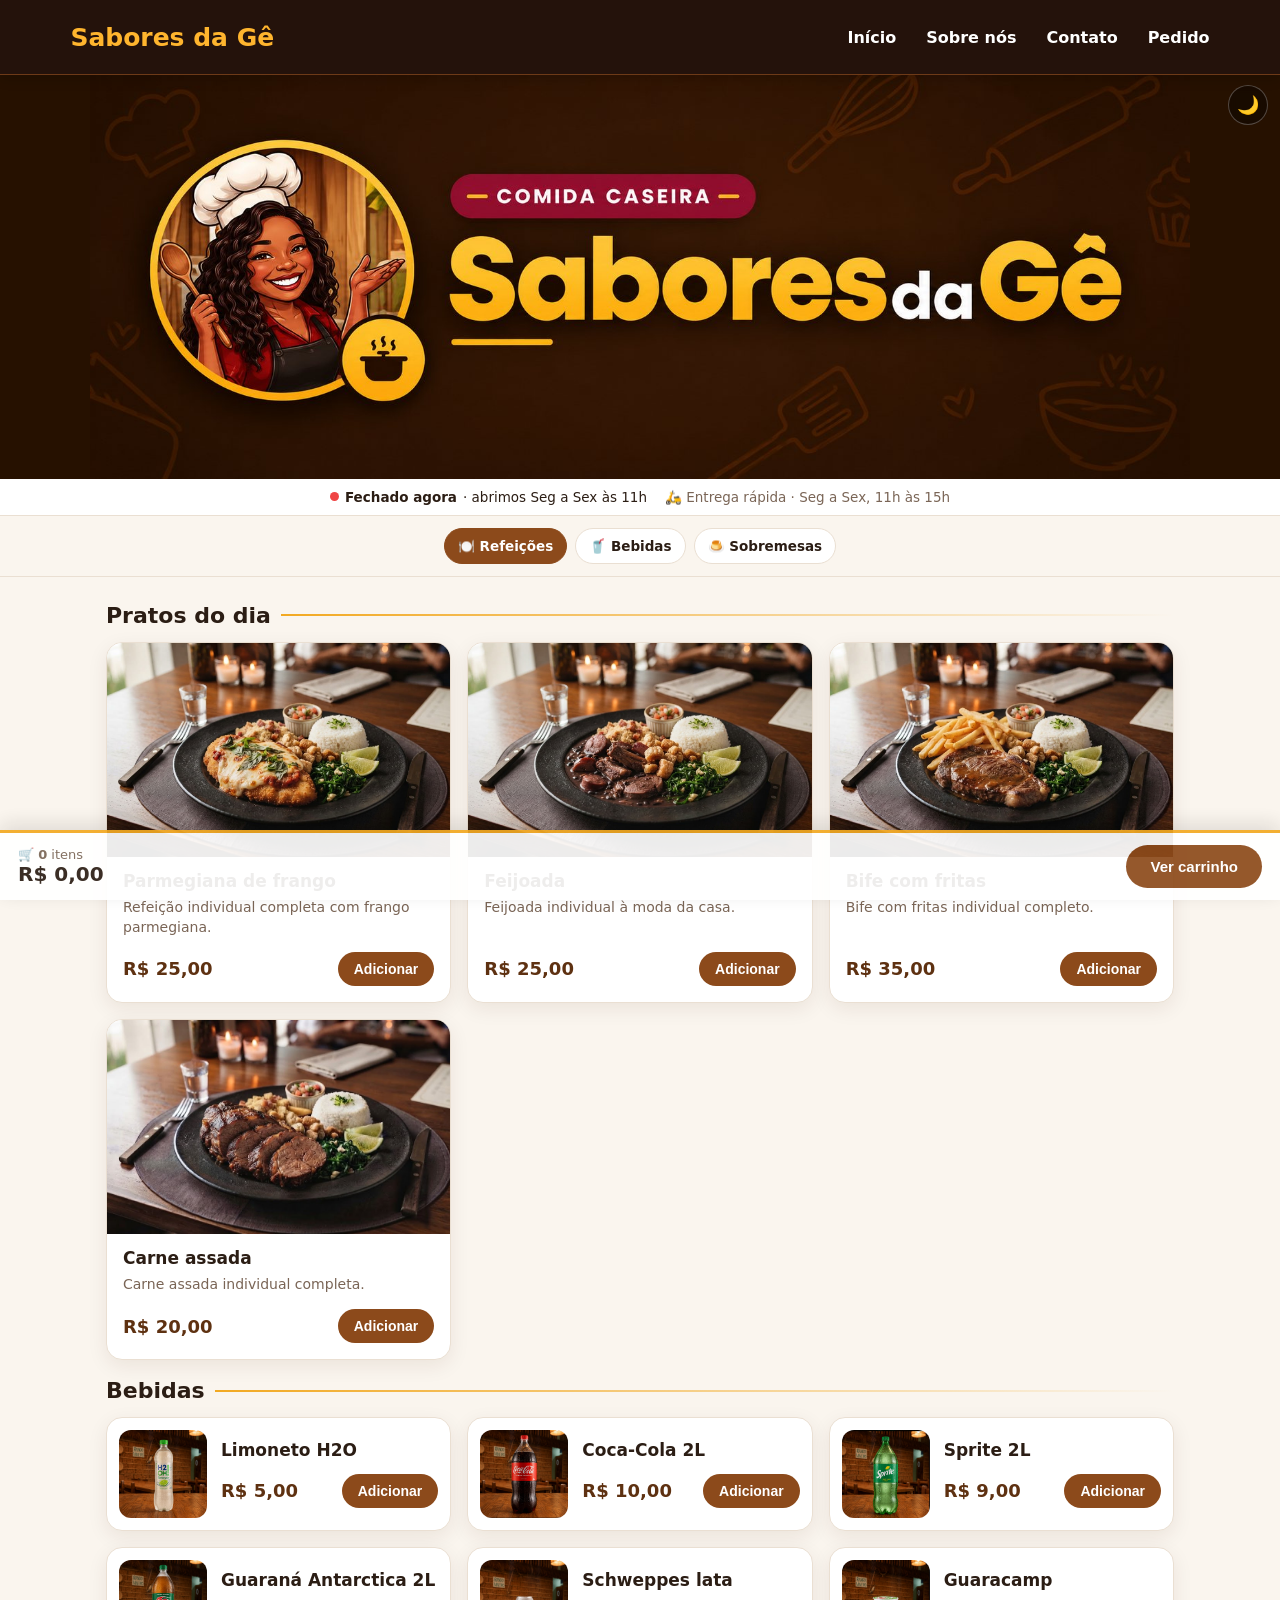
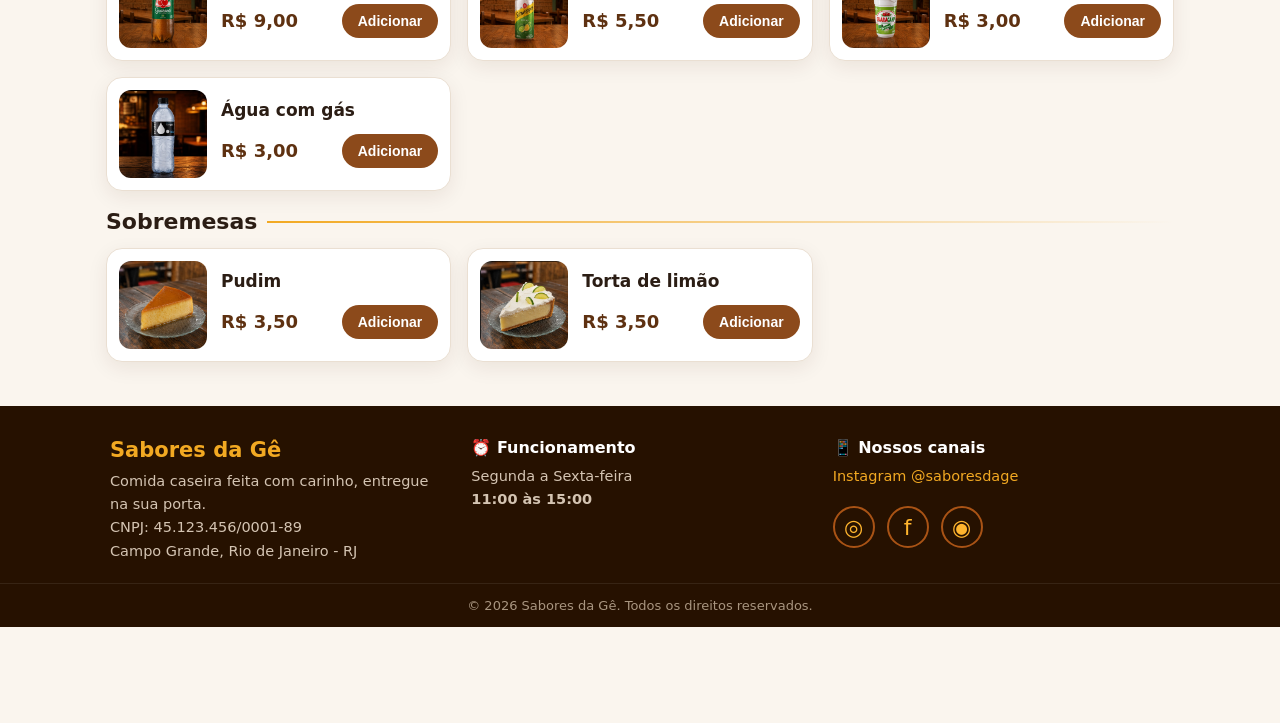
==== commit 0824fbc8: "Update index.html" ====
--- a/index.html
+++ b/index.html
@@ -1,111 +1,132 @@
 <!DOCTYPE html>
-<html lang="pt-br">
-
+<html lang="pt-BR">
 <head>
     <meta charset="UTF-8">
     <meta name="viewport" content="width=device-width, initial-scale=1.0">
+    <meta name="theme-color" content="#261100">
+    <title>Sabores da Gê – Comida caseira</title>
+    <link rel="stylesheet" href="style.css">
+    
+</head>
+<body data-theme="light">
+    
+    <!-- MENU SUPERIOR FIXO -->
+<header class="menu-superior">
 
-    <title>Sabores da Gê</title>
+    <div class="menu-superior-logo">
+        Sabores da Gê
+    </div>
 
-    <link rel="stylesheet" href="style.css">
-</head>
+    <nav class="menu-superior-links">
+        <a href="index.html">Início</a>
+        <a href="#refeicoes">Sobre nós</a>
+        <a href="#contato">Contato</a>
+        <a href="cadastro.html">Pedido</a>
+    </nav>
 
-<body>
+</header>
 
-    <!-- MENU -->
-    <header>
+    <header class="hero">
+        <img src="imagens/capa.jpg" alt="Sabores da Gê – Comida caseira" class="hero-img">
+        <button id="btn-theme" class="btn-tema" onclick="alternarTema()" aria-label="Alternar tema">🌙</button>
+    </header>
 
-        <div class="logo">
-            <h2>Sabores da Gê</h2>
+    <div class="info-bar">
+        <span id="status" class="status"><i class="bolinha"></i><b>Verificando…</b></span>
+        <span class="info-extra">🛵 Entrega rápida · Seg a Sex, 11h às 15h</span>
+    </div>
+
+    <nav class="chips" id="chips">
+        <a href="#refeicoes" class="chip ativo">🍽️ Refeições</a>
+        <a href="#bebidas" class="chip">🥤 Bebidas</a>
+        <a href="#sobremesas" class="chip">🍮 Sobremesas</a>
+    </nav>
+
+    <main>
+        <section id="refeicoes">
+            <h2>Pratos do dia</h2>
+            <div class="grid grid-pratos" id="lista-refeicoes"></div>
+        </section>
+
+        <section id="bebidas">
+            <h2>Bebidas</h2>
+            <div class="grid grid-compacto" id="lista-bebidas"></div>
+        </section>
+
+        <section id="sobremesas">
+            <h2>Sobremesas</h2>
+            <div class="grid grid-compacto" id="lista-sobremesas"></div>
+        </section>
+    </main>
+
+    <!-- RODAPÉ -->
+<footer class="footer">
+
+    <div class="footer-grid">
+
+        <div>
+            <h3>Sabores da Gê</h3>
+            <p>Comida caseira feita com carinho, entregue na sua porta.</p>
+            <p>CNPJ: 45.123.456/0001-89</p>
+            <p>Campo Grande, Rio de Janeiro - RJ</p>
         </div>
 
-        <nav>
-            <a href="index.html">Início</a>
-            <a href="#sobre">Sobre nós</a>
-            <a href="#contato">Contato</a>
-            <a href="cadastro.html">Pedido</a>
-        </nav>
+        <div>
+            <h4>⏰ Funcionamento</h4>
+            <p>Segunda a Sexta-feira</p>
+            <p><b>11:00 às 15:00</b></p>
+        </div>
 
-    </header>
-
-
-    <!-- PARTE PRINCIPAL -->
-    <main>
-
-        <section class="principal">
-
-            <div class="conteudo">
-
-                <div class="etiqueta">
-                    COMIDA CASEIRA
-                </div>
-
-                <h1>
-                    <span>Sabores da</span> Gê
-                </h1>
-
-                <p>
-                    Comida caseira feita com carinho, sabor e aquele tempero
-                    especial que lembra a comida de casa.
-                </p>
-
-                <a href="menu.html" class="botao">
-                    FAÇA SEU PEDIDO
+        <div>
+            <h4>📱 Nossos canais</h4>
+            <p>
+                <a href="https://instagram.com/saboresdage"
+                   target="_blank"
+                   rel="noopener">
+                    Instagram @saboresdage
                 </a>
-
-            </div>
-
-
-            <!-- BONECA DENTRO DO CÍRCULO -->
-            <div class="imagem">
-
-                <div class="circulo">
-
-                    <img src="imagens/ge.png" alt="Boneca cozinheira">
-
-                </div>
-
-            </div>
-
-        </section>
-
-
-        <!-- SOBRE -->
-        <section id="sobre" class="sobre">
-
-            <h2>Sobre nós</h2>
-
-            <p>
-                Na Sabores da Gê, preparamos comida caseira
-                com carinho, sabor e aquele tempero especial.
             </p>
 
-        </section>
-
-    </main>
-
-
-    <!-- RODAPÉ -->
-    <footer id="contato">
-
-        <h2>SABORES DA GÊ</h2>
-
-        <p>CNPJ: 45.123.456/0001-89</p>
-
-        <p>Campo Grande, Rio de Janeiro - RJ</p>
-
-        <div class="redes">
-            <span>f</span>
-            <span>◎</span>
-            <span>◉</span>
+            <div class="redes-sociais-ge">
+                <a href="https://instagram.com/saboresdage">◎</a>
+                <a href="#">f</a>
+                <a href="#">◉</a>
+            </div>
         </div>
 
-        <p class="direitos">
-            © 2026 Sabores da Gê - Todos os direitos reservados.
-        </p>
+    </div>
 
-    </footer>
+    <div class="footer-bottom">
+        © 2026 Sabores da Gê. Todos os direitos reservados.
+    </div>
 
+</footer>
+
+    <!-- Barra fixa do carrinho -->
+    <div class="carrinho-bar" id="carrinho-bar">
+        <div class="carrinho-info">
+            <span class="carrinho-qtd">🛒 <b id="contador-itens">0</b> itens</span>
+            <span class="carrinho-total" id="valor-total">R$ 0,00</span>
+        </div>
+        <button class="btn-ir-carrinho" onclick="abrirCarrinho()">Ver carrinho</button>
+    </div>
+
+    <!-- Modal do carrinho -->
+    <div id="modal-carrinho" onclick="if(event.target===this)fecharCarrinho()">
+        <div class="modal-conteudo">
+            <h2>Seu carrinho</h2>
+            <ul id="lista-carrinho-modal" class="lista-modal"></ul>
+            <label class="obs-label" for="obs">Observações (opcional)</label>
+            <textarea id="obs" rows="2" placeholder="Ex.: sem cebola, troco para R$ 50…"></textarea>
+            <div class="modal-total">Total <span id="modal-valor-total">R$ 0,00</span></div>
+            <button class="btn-finalizar" onclick="irParaCadastro()">Finalizar pedido</button>
+            <div class="modal-botoes">
+                <button class="btn-fechar-modal" onclick="fecharCarrinho()">Voltar</button>
+                <button class="btn-enviar-wpp" onclick="finalizarPedido()">Pedir no WhatsApp</button>
+            </div>
+        </div>
+    </div>
+
+    <script src="menu.js"></script>
 </body>
-
-</html>+</html>
--- a/style.css
+++ b/style.css
@@ -1,348 +1,407 @@
-/* =========================
-   CONFIGURAÇÃO GERAL
-========================= */
-
-* {
+:root {
+    --bg: #faf5ee;
+    --texto: #2b1d14;
+    --texto-suave: #7a6556;
+    --card: #ffffff;
+    --borda: #eadfd2;
+    --primary: #8c4a1b;
+    --primary-dark: #5e3111;
+    --ouro: #f2a922;
+    --header: #261100;
+    --sombra: 0 6px 20px rgba(60, 30, 10, .08);
+}
+
+[data-theme="dark"] {
+    --bg: #17110d;
+    --texto: #f5efe6;
+    --texto-suave: #b8a698;
+    --card: #241b15;
+    --borda: #3a2e25;
+    --primary: #c1702c;
+    --primary-dark: #f2a922;
+    --sombra: 0 6px 20px rgba(0, 0, 0, .35);
+}
+
+* { box-sizing: border-box; }
+html { scroll-behavior: smooth; }
+
+body {
     margin: 0;
-    padding: 0;
-    box-sizing: border-box;
-}
-
-body {
-    font-family: Arial, Helvetica, sans-serif;
-    background-color: #321a10;
-    color: white;
-}
-
-
-/* =========================
-   MENU
-========================= */
-
-header {
+    font-family: system-ui, -apple-system, "Segoe UI", Roboto, Arial, sans-serif;
+    background: var(--bg);
+    color: var(--texto);
+    padding-bottom: 96px;
+    transition: background .3s, color .3s;
+}
+
+/* ---------- Topo ---------- */
+.hero {
+    position: relative;
+    background: var(--header);
+    display: flex;
+    justify-content: center;
+}
+.hero-img {
+    display: block;
     width: 100%;
-    height: 90px;
-
-    display: flex;
-    align-items: center;
+    max-width: 1100px;
+    height: auto;
+}
+.btn-tema {
+    position: absolute;
+    top: 10px; right: 12px;
+    width: 40px; height: 40px;
+    border-radius: 50%;
+    border: 1px solid rgba(255,255,255,.25);
+    background: rgba(0,0,0,.35);
+    color: #fff;
+    font-size: 18px;
+    cursor: pointer;
+    backdrop-filter: blur(4px);
+}
+
+.info-bar {
+    display: flex;
+    flex-wrap: wrap;
+    justify-content: center;
+    gap: 6px 18px;
+    padding: 10px 16px;
+    font-size: 13.5px;
+    background: var(--card);
+    border-bottom: 1px solid var(--borda);
+}
+.status { display: inline-flex; align-items: center; gap: 6px; }
+.bolinha { width: 9px; height: 9px; border-radius: 50%; background: #10b981; display: inline-block; }
+.status.fechado .bolinha { background: #ef4444; }
+.info-extra { color: var(--texto-suave); }
+
+/* ---------- Navegação por categorias ---------- */
+.chips {
+    position: sticky;
+    top: 75;
+    z-index: 50;
+    display: flex;
+    gap: 8px;
+    overflow-x: auto;
+    padding: 12px 12px;
+    background: var(--bg);
+    border-bottom: 1px solid var(--borda);
+    scrollbar-width: none;
+}
+.chips::-webkit-scrollbar { display: none; }
+.chip {
+    flex: 0 0 auto;
+    padding: 9px 13px;
+    border-radius: 999px;
+    border: 1px solid var(--borda);
+    background: var(--card);
+    color: var(--texto);
+    text-decoration: none;
+    font-size: 13.5px;
+    font-weight: 600;
+    transition: all .2s;
+}
+.chip.ativo {
+    background: var(--primary);
+    border-color: var(--primary);
+    color: #fff;
+}
+@media (min-width: 700px) { .chips { justify-content: center; } }
+
+/* ---------- Conteúdo ---------- */
+main { max-width: 1100px; margin: 0 auto; padding: 8px 16px 24px; }
+section { scroll-margin-top: 70px; padding-top: 18px; }
+h2 {
+    margin: 0 0 14px;
+    font-size: 22px;
+    display: flex;
+    align-items: center;
+    gap: 10px;
+}
+h2::after { content: ""; flex: 1; height: 2px; background: linear-gradient(90deg, var(--ouro), transparent); }
+
+.grid { display: grid; gap: 16px; }
+.grid-pratos   { grid-template-columns: repeat(auto-fill, minmax(280px, 1fr)); }
+.grid-compacto { grid-template-columns: repeat(auto-fill, minmax(300px, 1fr)); }
+
+/* ---------- Cards ---------- */
+.card {
+    background: var(--card);
+    border: 1px solid var(--borda);
+    border-radius: 16px;
+    box-shadow: var(--sombra);
+    overflow: hidden;
+    display: flex;
+    transition: transform .2s, box-shadow .2s;
+}
+.card:hover { transform: translateY(-2px); }
+
+/* Prato: foto grande em cima */
+.card.prato { flex-direction: column; }
+.card.prato img { width: 100%; aspect-ratio: 16 / 10; object-fit: cover; display: block; }
+.card.prato .corpo { padding: 14px 16px 16px; display: flex; flex-direction: column; gap: 6px; flex: 1; }
+
+/* Bebida e sobremesa: foto quadrada ao lado */
+.card.compacto { align-items: center; gap: 14px; padding: 12px; }
+.card.compacto img { width: 88px; height: 88px; border-radius: 12px; object-fit: cover; flex: 0 0 auto; }
+.card.compacto .corpo { display: flex; flex-direction: column; gap: 4px; flex: 1; min-width: 0; }
+
+.nome { margin: 0; font-size: 17px; font-weight: 700; line-height: 1.25; }
+.desc { margin: 0; font-size: 14px; color: var(--texto-suave); line-height: 1.4; }
+.rodape { display: flex; align-items: center; justify-content: space-between; gap: 10px; margin-top: auto; padding-top: 8px; }
+.preco { font-size: 18px; font-weight: 800; color: var(--primary-dark); }
+
+/* ---------- Botões de adicionar / quantidade ---------- */
+.btn-pedir {
+    background: var(--primary);
+    color: #fff;
+    border: none;
+    padding: 9px 16px;
+    border-radius: 999px;
+    font-weight: 700;
+    font-size: 14px;
+    cursor: pointer;
+    transition: transform .1s, filter .2s;
+}
+.btn-pedir:hover { filter: brightness(1.1); }
+.btn-pedir:active { transform: scale(.96); }
+
+.qtd {
+    display: inline-flex;
+    align-items: center;
+    background: var(--bg);
+    border: 1px solid var(--borda);
+    border-radius: 999px;
+    overflow: hidden;
+}
+.qtd button {
+    width: 36px; height: 36px;
+    border: none;
+    background: transparent;
+    color: var(--primary-dark);
+    font-size: 20px;
+    font-weight: 700;
+    cursor: pointer;
+}
+.qtd span { min-width: 22px; text-align: center; font-weight: 800; }
+
+/* ---------- Barra do carrinho ---------- */
+.carrinho-bar {
+    position: fixed;
+    left: 0; right: 0; bottom: 0;
+    z-index: 1000;
+    display: flex;
     justify-content: space-between;
-
-    padding: 0 5.5%;
-
-    background-color: #24120b;
+    align-items: center;
+    gap: 12px;
+    padding: 12px 18px calc(12px + env(safe-area-inset-bottom, 0px));
+    background: var(--card);
+    border-top: 3px solid var(--ouro);
+    box-shadow: 0 -6px 20px rgba(0, 0, 0, .12);
+    transform: translateY(0);
+    transition: transform .25s;
+}
+.carrinho-bar.vazio { opacity: .92; }
+.carrinho-info { display: flex; flex-direction: column; font-size: 13px; color: var(--texto-suave); }
+.carrinho-total { font-size: 20px; font-weight: 800; color: var(--texto); }
+.btn-ir-carrinho {
+    background: var(--primary);
+    color: #fff;
+    border: none;
+    padding: 13px 24px;
+    border-radius: 999px;
+    font-weight: 800;
+    font-size: 15px;
+    cursor: pointer;
+}
+
+/* ---------- Modal ---------- */
+#modal-carrinho {
+    display: none;
+    position: fixed;
+    inset: 0;
+    z-index: 2000;
+    background: rgba(0, 0, 0, .6);
+    justify-content: center;
+    align-items: flex-end;
+}
+.modal-conteudo {
+    background: var(--card);
+    color: var(--texto);
+    width: 100%;
+    max-width: 480px;
+    max-height: 88vh;
+    overflow-y: auto;
+    padding: 22px;
+    border-radius: 22px 22px 0 0;
+}
+@media (min-width: 600px) {
+    #modal-carrinho { align-items: center; }
+    .modal-conteudo { border-radius: 22px; }
+}
+.modal-conteudo h2 { font-size: 20px; }
+.modal-conteudo h2::after { display: none; }
+.lista-modal { list-style: none; margin: 8px 0 14px; padding: 0; }
+.item-modal {
+    display: flex;
+    align-items: center;
+    justify-content: space-between;
+    gap: 10px;
+    padding: 12px 0;
+    border-bottom: 1px solid var(--borda);
+}
+.item-modal .info { display: flex; flex-direction: column; gap: 2px; font-size: 15px; min-width: 0; }
+.item-modal .info small { color: var(--texto-suave); }
+.vazio-msg { text-align: center; color: var(--texto-suave); padding: 22px 0; }
+.obs-label { display: block; font-size: 13px; font-weight: 700; margin-bottom: 6px; }
+#obs {
+    width: 100%;
+    resize: vertical;
+    padding: 10px 12px;
+    border: 1px solid var(--borda);
+    border-radius: 10px;
+    background: var(--bg);
+    color: var(--texto);
+    font: inherit;
+    font-size: 14px;
+}
+.modal-total { display: flex; justify-content: space-between; margin-top: 14px; font-size: 19px; font-weight: 800; }
+.btn-finalizar {
+    width: 100%;
+    margin-top: 18px;
+    padding: 15px;
+    border: none;
+    border-radius: 12px;
+    background: var(--primary);
+    color: #fff;
+    font-weight: 800;
+    font-size: 16px;
+    cursor: pointer;
+}
+.btn-finalizar:active { transform: scale(.98); }
+.modal-botoes { display: flex; gap: 10px; margin-top: 10px; }
+.modal-botoes button { flex: 1; padding: 13px; border: none; border-radius: 12px; font-weight: 800; font-size: 15px; cursor: pointer; color: #fff; }
+.btn-fechar-modal { background: #7b7f85; flex: 0 0 32% !important; }
+.btn-enviar-wpp { background: #25d366; }
+
+/* ---------- Rodapé ---------- */
+.footer { background: var(--header); color: #e9dccd; margin-top: 20px; }
+.footer-grid {
+    max-width: 1100px;
+    margin: 0 auto;
+    padding: 32px 20px 20px;
+    display: grid;
+    grid-template-columns: repeat(auto-fit, minmax(220px, 1fr));
+    gap: 24px;
+}
+.footer h3 { margin: 0 0 8px; color: var(--ouro); font-size: 21px; }
+.footer h4 { margin: 0 0 8px; font-size: 16px; color: #fff; }
+.footer p { margin: 0; font-size: 14.5px; line-height: 1.6; color: #d4c4b2; }
+.footer a { color: var(--ouro); text-decoration: none; }
+.footer-bottom { text-align: center; padding: 14px; font-size: 13px; color: #a8957f; border-top: 1px solid rgba(255,255,255,.08); }
+
+
+/* ==============================
+   NOVO MENU SUPERIOR FIXO
+============================== */
+
+.menu-superior {
+    position: sticky;
+    top: 0;
+    z-index: 1500;
+
+    width: 100%;
+    min-height: 75px;
+
+    display: flex;
+    align-items: center;
+    justify-content: space-between;
+
+    padding: 12px 5.5%;
+
+    background: #24120b;
 
     border-bottom: 1px solid #6d3a18;
-}
-
-.logo h2 {
+
+    box-shadow: 0 3px 12px rgba(0,0,0,.20);
+}
+
+.menu-superior-logo {
     color: #ffb52e;
-    font-size: 28px;
+    font-size: 25px;
     font-weight: bold;
 }
 
-nav {
-    display: flex;
-    align-items: center;
-    gap: 38px;
-}
-
-nav a {
+.menu-superior-links {
+    display: flex;
+    align-items: center;
+    gap: 30px;
+}
+
+.menu-superior-links a {
     color: white;
     text-decoration: none;
-    font-size: 20px;
-}
-
-nav a:hover {
+    font-size: 16px;
+    font-weight: 600;
+    transition: color .2s;
+}
+
+.menu-superior-links a:hover {
     color: #ffb52e;
 }
 
 
-/* =========================
-   PARTE PRINCIPAL
-========================= */
-
-.principal {
-    min-height: 700px;
-
-    display: flex;
-    align-items: center;
-    justify-content: space-between;
-
-    padding: 80px 7%;
-}
-
-
-/* =========================
-   TEXTO
-========================= */
-
-.conteudo {
-    max-width: 700px;
-}
-
-.etiqueta {
-    display: inline-block;
-
-    background-color: #a91d2d;
-
-    padding: 15px 35px;
-
-    border-radius: 30px;
-
-    font-size: 17px;
-    font-weight: bold;
-
-    letter-spacing: 5px;
-
-    margin-bottom: 30px;
-}
-
-h1 {
-    font-size: 78px;
-    line-height: 1;
-
-    margin-bottom: 35px;
-
-    color: white;
-}
-
-h1 span {
+/* ==============================
+   REDES SOCIAIS DO RODAPÉ
+============================== */
+
+.redes-sociais-ge {
+    display: flex;
+    gap: 12px;
+    margin-top: 18px;
+}
+
+.redes-sociais-ge a {
+    width: 42px;
+    height: 42px;
+
+    display: flex;
+    align-items: center;
+    justify-content: center;
+
+    border: 2px solid #a95315;
+    border-radius: 50%;
+
     color: #ffb52e;
-}
-
-.conteudo p {
-    max-width: 680px;
-
-    font-size: 23px;
-    line-height: 1.6;
-
-    color: #f1e2d8;
-
-    margin-bottom: 40px;
-}
-
-
-/* =========================
-   BOTÃO
-========================= */
-
-.botao {
-    display: inline-block;
-
-    padding: 18px 38px;
-
-    background-color: #ffb52e;
-
-    color: #321a10;
-
+    font-size: 22px;
     text-decoration: none;
-
-    font-size: 19px;
-    font-weight: bold;
-
-    border-radius: 35px;
-}
-
-.botao:hover {
-    background-color: white;
-}
-
-
-/* =========================
-   CÍRCULO COM A BONECA
-========================= */
-
-.imagem {
-    display: flex;
-
-    align-items: center;
-    justify-content: center;
-
-    margin-right: 3%;
-}
-
-
-/* O CÍRCULO */
-
-.circulo {
-    width: 410px;
-    height: 410px;
-
-    border-radius: 50%;
-
-    border: 10px solid #ffb52e;
-
-    background-color: #71371e;
-
-    display: flex;
-
-    align-items: center;
-    justify-content: center;
-
-    overflow: hidden;
-
-    box-shadow: 0 0 25px rgba(0, 0, 0, 0.35);
-}
-
-
-/* A BONECA FICA DENTRO DO CÍRCULO */
-
-.circulo img {
-    width: 100%;
-    height: 100%;
-
-    object-fit: cover;
-
-    object-position: center;
-}
-
-
-/* =========================
-   SOBRE
-========================= */
-
-.sobre {
-    padding: 80px 20px;
-
-    text-align: center;
-
-    background-color: #24120b;
-}
-
-.sobre h2 {
-    color: #ffb52e;
-
-    font-size: 40px;
-
-    margin-bottom: 20px;
-}
-
-.sobre p {
-    color: #e8d8c9;
-
-    font-size: 20px;
-}
-
-
-/* =========================
-   RODAPÉ
-========================= */
-
-footer {
-    text-align: center;
-
-    padding: 60px 20px;
-
-    background-color: #321a10;
-
-    border-top: 1px solid #6d3a18;
-}
-
-footer h2 {
-    color: #ffb52e;
-
-    font-family: Georgia, serif;
-
-    font-size: 36px;
-
-    margin-bottom: 20px;
-}
-
-footer p {
-    color: #d6bd75;
-
-    font-size: 18px;
-
-    margin: 8px;
-}
-
-
-/* =========================
-   REDES SOCIAIS
-========================= */
-
-.redes {
-    display: flex;
-
-    justify-content: center;
-
-    gap: 30px;
-
-    margin: 35px 0;
-}
-
-.redes span {
-    width: 65px;
-    height: 65px;
-
-    display: flex;
-
-    align-items: center;
-    justify-content: center;
-
-    border-radius: 50%;
-
-    border: 2px solid #a95315;
-
-    color: #ffb52e;
-
-    font-size: 30px;
-}
-
-
-/* =========================
-   DIREITOS
-========================= */
-
-.direitos {
-    margin-top: 30px;
-}
-
-
-/* =========================
-   CELULAR
-========================= */
-
-@media (max-width: 900px) {
-
-    header {
-        height: auto;
-
-        padding: 20px;
-
+}
+
+
+/* ==============================
+   MENU NO CELULAR
+============================== */
+
+@media (max-width: 650px) {
+
+    .menu-superior {
         flex-direction: column;
-
-        gap: 20px;
+        gap: 12px;
+        padding: 14px 10px;
     }
 
-    nav {
-        gap: 20px;
-
+    .menu-superior-logo {
+        font-size: 22px;
+    }
+
+    .menu-superior-links {
+        width: 100%;
+        justify-content: center;
+        gap: 16px;
         flex-wrap: wrap;
-
-        justify-content: center;
     }
 
-    .principal {
-        flex-direction: column;
-
-        text-align: center;
-
-        gap: 60px;
-
-        padding: 60px 20px;
+    .menu-superior-links a {
+        font-size: 13px;
     }
-
-    h1 {
-        font-size: 55px;
-    }
-
-    .conteudo p {
-        font-size: 18px;
-    }
-
-    .circulo {
-        width: 300px;
-        height: 300px;
-    }
-}+}
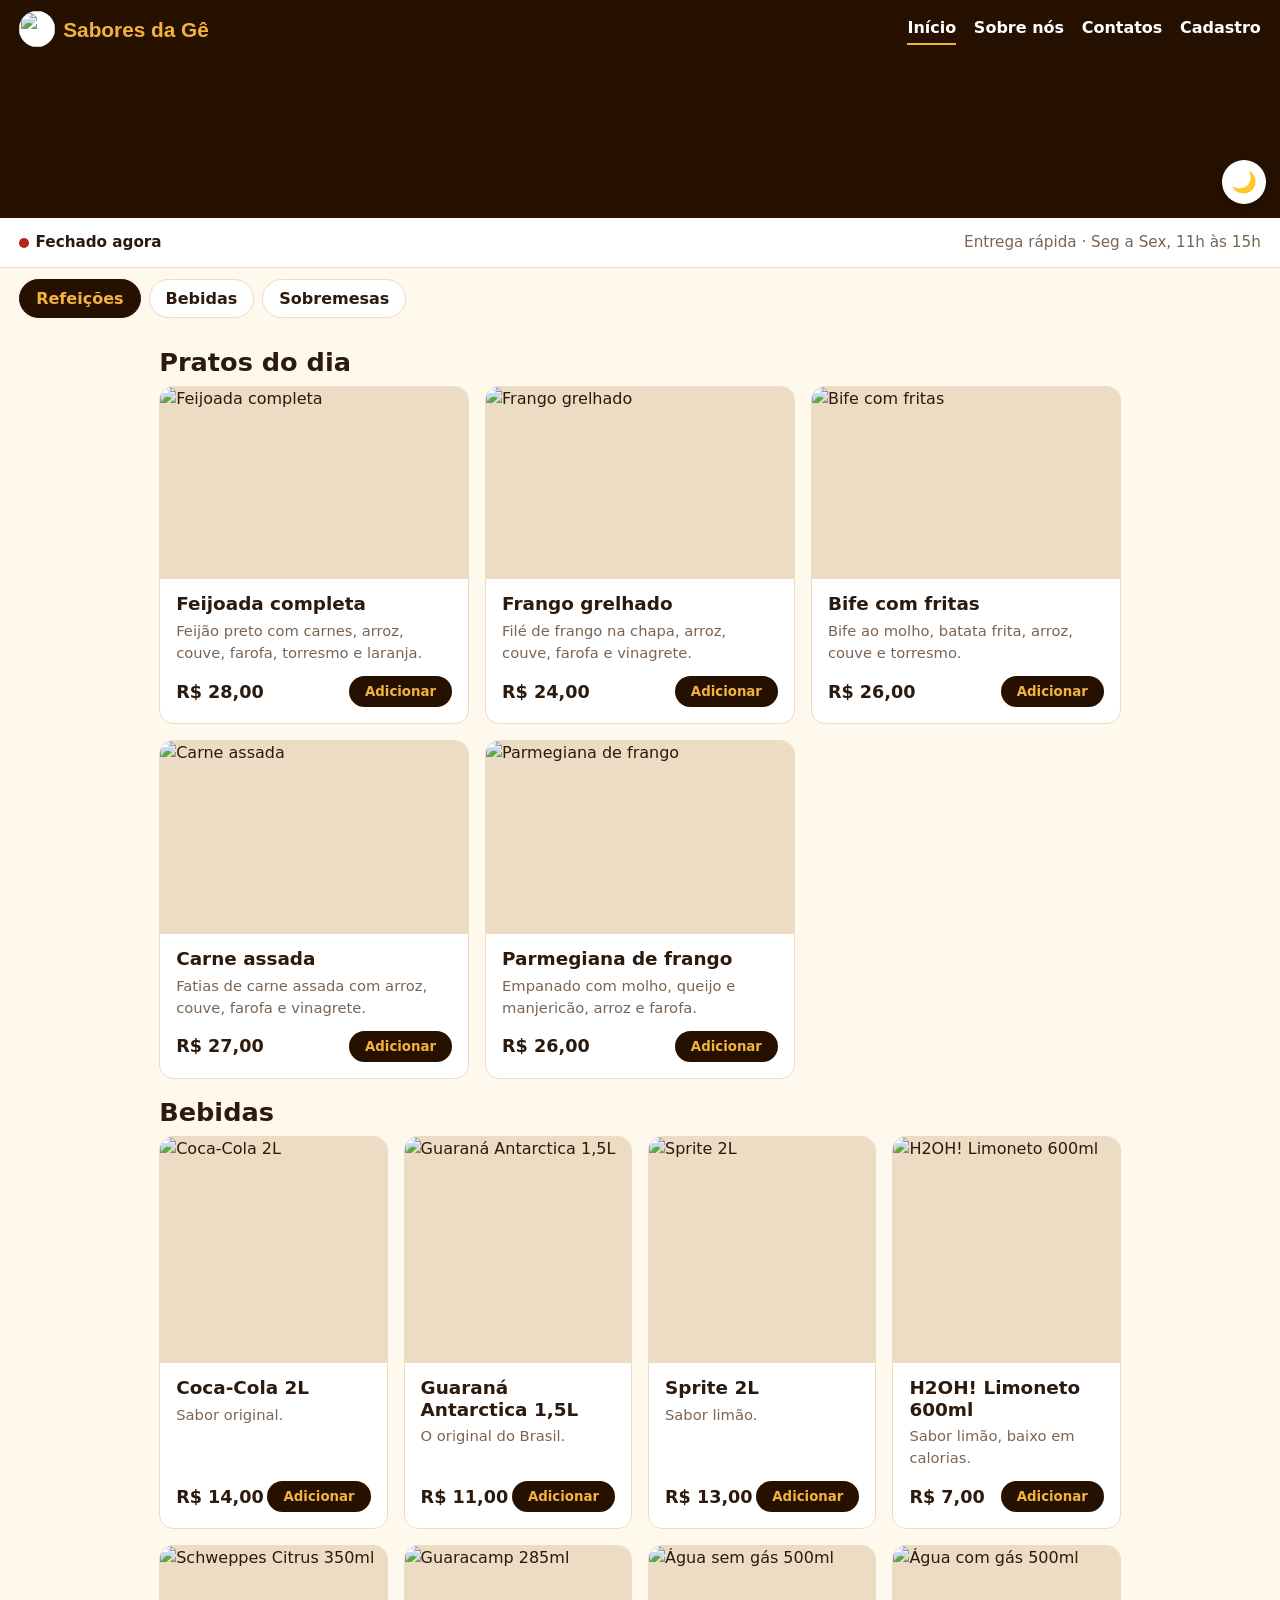
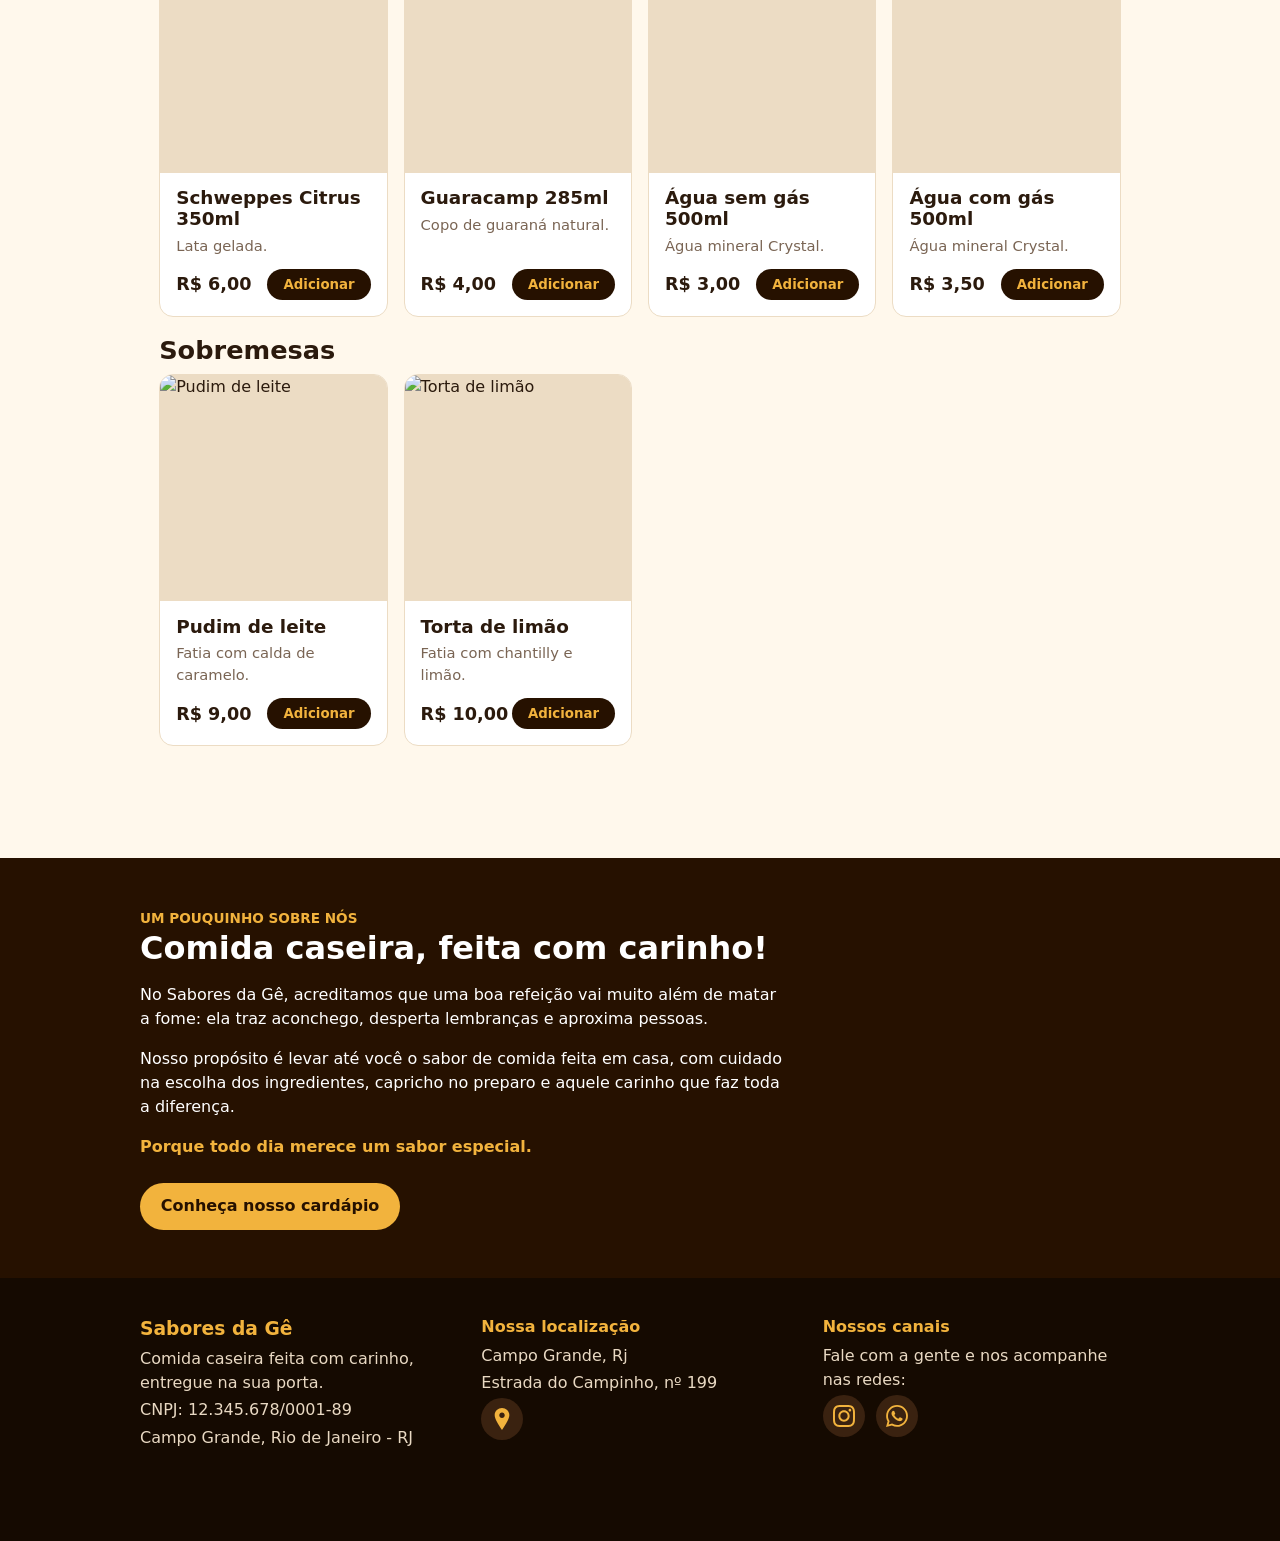
==== commit bfa8b176: "Add files via upload" ====
--- a/index.html
+++ b/index.html
@@ -1,132 +1,153 @@
 <!DOCTYPE html>
 <html lang="pt-BR">
 <head>
-    <meta charset="UTF-8">
-    <meta name="viewport" content="width=device-width, initial-scale=1.0">
-    <meta name="theme-color" content="#261100">
-    <title>Sabores da Gê – Comida caseira</title>
-    <link rel="stylesheet" href="style.css">
+  <meta charset="UTF-8">
+  <meta name="viewport" content="width=device-width, initial-scale=1.0">
+  <meta name="theme-color" content="#261100">
+  <title>Sabores da Gê – Comida caseira</title>
+  <link rel="preconnect" href="https://fonts.googleapis.com">
+  <link rel="preconnect" href="https://fonts.gstatic.com" crossorigin>
+  <link href="https://fonts.googleapis.com/css2?family=Baloo+2:wght@600;800&family=Nunito:wght@400;600;700&display=swap" rel="stylesheet">
+  <link rel="stylesheet" href="style.css">
+</head>
+<body class="home-page" data-theme="light">
+
+  <header class="menu-superior">
+    <a href="index.html" class="menu-superior-logo"><img src="img/ge.png" alt="" class="logo-ge">Sabores da Gê</a>
+    <nav class="menu-superior-links" aria-label="Menu principal">
+      <a href="index.html" class="ativo">Início</a>
+      <a href="#sobre">Sobre nós</a>
+      <a href="#contatos">Contatos</a>
+      <a href="cadastro.html">Cadastro</a>
+    </nav>
+  </header>
+
+  <header class="hero">
+    <img src="img/capa.jpg" alt="Sabores da Gê – Comida caseira" class="hero-img" onerror="this.remove()">
+    <button id="btn-theme" class="btn-tema" onclick="alternarTema()" aria-label="Alternar tema">🌙</button>
+  </header>
+
+  <div class="info-bar">
+    <span id="status" class="status"><i class="bolinha"></i><b>Verificando…</b></span>
+    <span class="info-extra">Entrega rápida · Seg a Sex, 11h às 15h</span>
+  </div>
+
+  <nav class="chips" id="chips" aria-label="Categorias do cardápio">
+    <a href="#refeicoes" class="chip ativo">Refeições</a>
+    <a href="#bebidas" class="chip">Bebidas</a>
+    <a href="#sobremesas" class="chip">Sobremesas</a>
+  </nav>
+
+  <main>
+    <section id="refeicoes">
+      <h2>Pratos do dia</h2>
+      <div class="grid grid-pratos" id="lista-refeicoes"></div>
+    </section>
+
+    <section id="bebidas">
+      <h2>Bebidas</h2>
+      <div class="grid grid-compacto" id="lista-bebidas"></div>
+    </section>
+
+    <section id="sobremesas">
+      <h2>Sobremesas</h2>
+      <div class="grid grid-compacto" id="lista-sobremesas"></div>
+    </section>
+  </main>
+
+  <section class="sobre-nos" id="sobre">
+    <div class="sobre-conteudo">
+      <div class="sobre-texto">
+        <span class="sobre-etiqueta">UM POUQUINHO SOBRE NÓS</span>
+        <h2>Comida caseira, feita com carinho!</h2>
+        <p>
+          No Sabores da Gê, acreditamos que uma boa refeição vai muito além de matar a fome:
+          ela traz aconchego, desperta lembranças e aproxima pessoas.
+        </p>
+        <p>
+          Nosso propósito é levar até você o sabor de comida feita em casa, com cuidado na
+          escolha dos ingredientes, capricho no preparo e aquele carinho que faz toda a diferença.
+        </p>
+        <p class="sobre-destaque">Porque todo dia merece um sabor especial. </p>
+        <a class="sobre-botao" href="#refeicoes">Conheça nosso cardápio</a>
+      </div>
     
-</head>
-<body data-theme="light">
-    
-    <!-- MENU SUPERIOR FIXO -->
-<header class="menu-superior">
-
-    <div class="menu-superior-logo">
-        Sabores da Gê
     </div>
-
-    <nav class="menu-superior-links">
-        <a href="index.html">Início</a>
-        <a href="#refeicoes">Sobre nós</a>
-        <a href="#contato">Contato</a>
-        <a href="cadastro.html">Pedido</a>
-    </nav>
-
-</header>
-
-    <header class="hero">
-        <img src="imagens/capa.jpg" alt="Sabores da Gê – Comida caseira" class="hero-img">
-        <button id="btn-theme" class="btn-tema" onclick="alternarTema()" aria-label="Alternar tema">🌙</button>
-    </header>
-
-    <div class="info-bar">
-        <span id="status" class="status"><i class="bolinha"></i><b>Verificando…</b></span>
-        <span class="info-extra">🛵 Entrega rápida · Seg a Sex, 11h às 15h</span>
-    </div>
-
-    <nav class="chips" id="chips">
-        <a href="#refeicoes" class="chip ativo">🍽️ Refeições</a>
-        <a href="#bebidas" class="chip">🥤 Bebidas</a>
-        <a href="#sobremesas" class="chip">🍮 Sobremesas</a>
-    </nav>
-
-    <main>
-        <section id="refeicoes">
-            <h2>Pratos do dia</h2>
-            <div class="grid grid-pratos" id="lista-refeicoes"></div>
-        </section>
-
-        <section id="bebidas">
-            <h2>Bebidas</h2>
-            <div class="grid grid-compacto" id="lista-bebidas"></div>
-        </section>
-
-        <section id="sobremesas">
-            <h2>Sobremesas</h2>
-            <div class="grid grid-compacto" id="lista-sobremesas"></div>
-        </section>
-    </main>
-
-    <!-- RODAPÉ -->
-<footer class="footer">
-
+  </section>
+  
+<footer class="footer" >
     <div class="footer-grid">
 
-        <div>
+        
+        <div class="footer-col">
             <h3>Sabores da Gê</h3>
             <p>Comida caseira feita com carinho, entregue na sua porta.</p>
-            <p>CNPJ: 45.123.456/0001-89</p>
+            <p>CNPJ: 12.345.678/0001-89</p>
             <p>Campo Grande, Rio de Janeiro - RJ</p>
         </div>
 
-        <div>
-            <h4>⏰ Funcionamento</h4>
-            <p>Segunda a Sexta-feira</p>
-            <p><b>11:00 às 15:00</b></p>
+        
+        <div class="footer-col">
+            <h4>Nossa localização</h4>
+            <p> Campo Grande, Rj</p>
+            <p>Estrada do Campinho, nº 199</p>
+            <div class="redes-sociais-ge">
+                
+                <a href="https://maps.app.goo.gl/VocPKcdLftgVxreZ8?g_st=iw" target="_blank" rel="noopener" aria-label="Localização">
+                    <svg xmlns="http://www.w3.org/2000/svg" width="22" height="22" fill="currentColor" viewBox="0 0 24 24">
+                        <path d="M12 0c-4.198 0-8 3.403-8 7.602 0 4.198 3.469 9.21 8 16.398 4.531-7.188 8-12.2 8-16.398 0-4.199-3.801-7.602-8-7.602zm0 11c-1.657 0-3-1.343-3-3s1.343-3 3-3 3 1.343 3 3-1.343 3-3 3z"/>
+                    </svg>
+                </a>
+            </div>
         </div>
 
-        <div>
-            <h4>📱 Nossos canais</h4>
-            <p>
-                <a href="https://instagram.com/saboresdage"
-                   target="_blank"
-                   rel="noopener">
-                    Instagram @saboresdage
+        
+        <div class="footer-col" id="contatos">
+            <h4>Nossos canais</h4>
+            <p>Fale com a gente e nos acompanhe nas redes:</p>
+            <div class="redes-sociais-ge">
+                
+                <a href="https://instagram.com/saboresdage.unisuam" target="_blank" rel="noopener" aria-label="Instagram">
+                    <svg xmlns="http://www.w3.org/2000/svg" width="22" height="22" fill="currentColor" viewBox="0 0 24 24">
+                        <path d="M12 2.163c3.204 0 3.584.012 4.85.07 3.252.148 4.771 1.691 4.919 4.919.058 1.265.069 1.645.069 4.849 0 3.205-.012 3.584-.069 4.849-.149 3.225-1.664 4.771-4.919 4.919-1.266.058-1.644.07-4.85.07-3.204 0-3.584-.012-4.849-.07-3.26-.149-4.771-1.699-4.919-4.92-.058-1.265-.07-1.644-.07-4.849 0-3.204.013-3.583.07-4.849.149-3.227 1.664-4.771 4.919-4.919 1.266-.057 1.645-.069 4.849-.069zm0-2.163c-3.259 0-3.667.014-4.947.072-4.358.2-6.78 2.618-6.98 6.98-.059 1.281-.073 1.689-.073 4.948 0 3.259.014 3.668.072 4.948.2 4.358 2.618 6.78 6.98 6.98 1.281.058 1.689.072 4.948.072 3.259 0 3.668-.014 4.948-.072 4.354-.2 6.782-2.618 6.979-6.98.059-1.28.073-1.689.073-4.948 0-3.259-.014-3.667-.072-4.947-.196-4.354-2.617-6.78-6.979-6.98-1.281-.059-1.69-.073-4.949-.073zm0 5.838c-3.403 0-6.162 2.759-6.162 6.162s2.759 6.163 6.162 6.163 6.162-2.759 6.162-6.163c0-3.403-2.759-6.162-6.162-6.162zm0 10.162c-2.209 0-4-1.79-4-4 0-2.209 1.791-4 4-4s4 1.791 4 4c0 2.21-1.791 4-4 4zm6.406-11.845c-.796 0-1.441.645-1.441 1.44s.645 1.44 1.441 1.44c.795 0 1.439-.645 1.439-1.44s-.644-1.44-1.439-1.44z"/>
+                    </svg>
                 </a>
-            </p>
 
-            <div class="redes-sociais-ge">
-                <a href="https://instagram.com/saboresdage">◎</a>
-                <a href="#">f</a>
-                <a href="#">◉</a>
+                
+                <a href="https://wa.me/5521999999999?text=Olá,%20vim%20pelo%20site%20e%20gostaria%20de%20fazer%20um%20pedido!" target="_blank" rel="noopener" aria-label="WhatsApp">
+                    <svg xmlns="http://www.w3.org/2000/svg" width="22" height="22" fill="currentColor" viewBox="0 0 24 24">
+                        <path d="M.057 24l1.687-6.163c-1.041-1.804-1.588-3.849-1.587-5.946.003-6.556 5.338-11.891 11.893-11.891 3.181.001 6.167 1.24 8.413 3.488 2.245 2.248 3.481 5.236 3.48 8.414-.003 6.557-5.338 11.892-11.893 11.892-1.99-.001-3.951-.5-5.688-1.448l-6.305 1.654zm6.597-3.807c1.676.995 3.276 1.591 5.392 1.592 5.448 0 9.886-4.434 9.889-9.885.002-5.462-4.415-9.89-9.881-9.892-5.452 0-9.887 4.434-9.889 9.884-.001 2.225.651 3.891 1.746 5.634l-.999 3.648 3.742-.981zm11.387-5.464c-.074-.124-.272-.198-.57-.347-.297-.149-1.758-.868-2.031-.967-.272-.099-.47-.149-.669.149-.198.297-.768.967-.941 1.165-.173.198-.347.223-.644.074-.297-.149-1.255-.462-2.39-1.475-.883-.788-1.48-1.761-1.653-2.059-.173-.297-.018-.458.13-.606.134-.133.297-.347.446-.521.151-.172.2-.296.3-.495.099-.198.05-.372-.025-.521-.075-.148-.669-1.611-.916-2.206-.242-.579-.487-.501-.669-.51l-.57-.01c-.198 0-.52.074-.792.372s-1.04 1.016-1.04 2.479 1.065 2.876 1.213 3.074c.149.198 2.096 3.2 5.076 4.487.709.306 1.263.489 1.694.626.712.226 1.36.194 1.872.118.571-.085 1.758-.719 2.006-1.413.248-.695.248-1.29.173-1.414z"/>
+                    </svg>
+                </a>
             </div>
         </div>
 
     </div>
-
-    <div class="footer-bottom">
-        © 2026 Sabores da Gê. Todos os direitos reservados.
-    </div>
-
 </footer>
 
-    <!-- Barra fixa do carrinho -->
-    <div class="carrinho-bar" id="carrinho-bar">
-        <div class="carrinho-info">
-            <span class="carrinho-qtd">🛒 <b id="contador-itens">0</b> itens</span>
-            <span class="carrinho-total" id="valor-total">R$ 0,00</span>
-        </div>
-        <button class="btn-ir-carrinho" onclick="abrirCarrinho()">Ver carrinho</button>
+  <div class="carrinho-bar" id="carrinho-bar">
+    <div class="carrinho-info">
+      <span class="carrinho-qtd"><b id="contador-itens">0</b> itens</span>
+      <span class="carrinho-total" id="valor-total">R$ 0,00</span>
     </div>
+    <button class="btn-ir-carrinho" onclick="abrirCarrinho()">Ver carrinho</button>
+  </div>
 
-    <!-- Modal do carrinho -->
-    <div id="modal-carrinho" onclick="if(event.target===this)fecharCarrinho()">
-        <div class="modal-conteudo">
-            <h2>Seu carrinho</h2>
-            <ul id="lista-carrinho-modal" class="lista-modal"></ul>
-            <label class="obs-label" for="obs">Observações (opcional)</label>
-            <textarea id="obs" rows="2" placeholder="Ex.: sem cebola, troco para R$ 50…"></textarea>
-            <div class="modal-total">Total <span id="modal-valor-total">R$ 0,00</span></div>
-            <button class="btn-finalizar" onclick="irParaCadastro()">Finalizar pedido</button>
-            <div class="modal-botoes">
-                <button class="btn-fechar-modal" onclick="fecharCarrinho()">Voltar</button>
-                <button class="btn-enviar-wpp" onclick="finalizarPedido()">Pedir no WhatsApp</button>
-            </div>
-        </div>
+  <div id="modal-carrinho" onclick="if(event.target===this) fecharCarrinho()">
+    <div class="modal-conteudo">
+      <h2>Seu carrinho</h2>
+      <ul id="lista-carrinho-modal" class="lista-modal"></ul>
+      <label class="obs-label" for="obs">Observações (opcional)</label>
+      <textarea id="obs" rows="2" placeholder="Ex.: sem cebola, troco para R$ 50…"></textarea>
+      <div class="modal-total">Total <span id="modal-valor-total">R$ 0,00</span></div>
+      <button class="btn-finalizar" onclick="irParaCadastro()">Finalizar pedido</button>
+      <div class="modal-botoes">
+        <button class="btn-fechar-modal" onclick="fecharCarrinho()">Voltar</button>
+        <button class="btn-enviar-wpp" onclick="finalizarPedido()">Pedir no WhatsApp</button>
+      </div>
     </div>
-
-    <script src="menu.js"></script>
+  </div>
+<script src="menu.js" defer></script>
+<script src="storage.js"></script>
 </body>
-</html>
+</html>
--- a/style.css
+++ b/style.css
@@ -1,407 +1,130 @@
-:root {
-    --bg: #faf5ee;
-    --texto: #2b1d14;
-    --texto-suave: #7a6556;
-    --card: #ffffff;
-    --borda: #eadfd2;
-    --primary: #8c4a1b;
-    --primary-dark: #5e3111;
-    --ouro: #f2a922;
-    --header: #261100;
-    --sombra: 0 6px 20px rgba(60, 30, 10, .08);
-}
+/* Sabores da Gê – estilos */
+:root{--marrom:#261100;--ouro:#f2b33d;--ouro-esc:#c98a12;--fundo:#fff8ec;--card:#fff;--texto:#2b1a0d;--suave:#7a6554;--borda:#ecdcc4;--ok:#2e7d32;--erro:#b3261e;--r:14px}
+[data-theme="dark"]{--fundo:#170b02;--card:#2a1809;--texto:#f6e9d6;--suave:#c1a98f;--borda:#4a2f18}
+*{box-sizing:border-box}
+html{scroll-behavior:smooth;scroll-padding-top:120px}
+body{margin:0;font-family:Nunito,system-ui,sans-serif;background:var(--fundo);color:var(--texto);line-height:1.5}
+h1,h2,h3,h4{font-family:"Baloo 2",system-ui,sans-serif;line-height:1.15;margin:0 0 .5rem}
+a{color:inherit}
+:focus-visible{outline:3px solid var(--ouro);outline-offset:2px}
+@media (prefers-reduced-motion:reduce){html{scroll-behavior:auto}*{transition:none!important}}
 
-[data-theme="dark"] {
-    --bg: #17110d;
-    --texto: #f5efe6;
-    --texto-suave: #b8a698;
-    --card: #241b15;
-    --borda: #3a2e25;
-    --primary: #c1702c;
-    --primary-dark: #f2a922;
-    --sombra: 0 6px 20px rgba(0, 0, 0, .35);
-}
+/* menu superior */
+.menu-superior{position:sticky;top:0;z-index:50;display:flex;justify-content:space-between;align-items:center;gap:1rem;flex-wrap:wrap;padding:.7rem 1.2rem;background:var(--marrom);color:#fff}
+.logo-ge{width:36px;height:36px;object-fit:contain;background:#fff;border-radius:50%;margin-right:.5rem;vertical-align:middle}
+.menu-superior-logo{font-family:"Baloo 2",sans-serif;font-weight:800;font-size:1.3rem;text-decoration:none;color:var(--ouro)}
+.menu-superior-links{display:flex;gap:1.1rem;flex-wrap:wrap}
+.menu-superior-links a{text-decoration:none;font-weight:600;padding:.2rem 0;border-bottom:2px solid transparent}
+.menu-superior-links a:hover,.menu-superior-links a.ativo{border-color:var(--ouro)}
 
-* { box-sizing: border-box; }
-html { scroll-behavior: smooth; }
+/* topo */
+.hero{position:relative;min-height:160px;background:var(--marrom) url(img/fundo.png) center/cover;display:flex}
+.hero-img{width:100%;max-height:340px;object-fit:cover;object-position:center;display:block}
+.btn-tema{position:absolute;right:14px;bottom:14px;width:44px;height:44px;border-radius:50%;border:0;background:var(--card);font-size:1.3rem;cursor:pointer;box-shadow:0 2px 8px #0004}
+.info-bar{display:flex;justify-content:space-between;flex-wrap:wrap;gap:.5rem;padding:.8rem 1.2rem;background:var(--card);border-bottom:1px solid var(--borda);font-size:.95rem}
+.status{display:inline-flex;align-items:center;gap:.4rem}
+.bolinha{width:10px;height:10px;border-radius:50%;background:var(--suave)}
+.status.aberto .bolinha{background:var(--ok)}.status.fechado .bolinha{background:var(--erro)}
+.info-extra{color:var(--suave)}
 
-body {
-    margin: 0;
-    font-family: system-ui, -apple-system, "Segoe UI", Roboto, Arial, sans-serif;
-    background: var(--bg);
-    color: var(--texto);
-    padding-bottom: 96px;
-    transition: background .3s, color .3s;
-}
+/* categorias */
+.chips{position:sticky;top:56px;z-index:40;display:flex;gap:.5rem;padding:.7rem 1.2rem;background:var(--fundo);overflow-x:auto}
+.chip{white-space:nowrap;text-decoration:none;padding:.4rem 1rem;border-radius:99px;border:1px solid var(--borda);background:var(--card);font-weight:700}
+.chip.ativo{background:var(--marrom);border-color:var(--marrom);color:var(--ouro)}
 
-/* ---------- Topo ---------- */
-.hero {
-    position: relative;
-    background: var(--header);
-    display: flex;
-    justify-content: center;
-}
-.hero-img {
-    display: block;
-    width: 100%;
-    max-width: 1100px;
-    height: auto;
-}
-.btn-tema {
-    position: absolute;
-    top: 10px; right: 12px;
-    width: 40px; height: 40px;
-    border-radius: 50%;
-    border: 1px solid rgba(255,255,255,.25);
-    background: rgba(0,0,0,.35);
-    color: #fff;
-    font-size: 18px;
-    cursor: pointer;
-    backdrop-filter: blur(4px);
-}
+/* cardápio */
+main{max-width:1000px;margin:0 auto;padding:0 1.2rem 7rem}
+main section{padding-top:1.2rem}
+h2{font-size:1.6rem}
+.grid{display:grid;gap:1rem}
+.grid-pratos{grid-template-columns:repeat(auto-fill,minmax(280px,1fr))}
+.grid-compacto{grid-template-columns:repeat(auto-fill,minmax(210px,1fr))}
+.item{display:flex;flex-direction:column;background:var(--card);border:1px solid var(--borda);border-radius:var(--r);overflow:hidden}
+.item-img{width:100%;aspect-ratio:16/10;object-fit:cover;display:block;background:var(--borda)}
+.grid-compacto .item-img{aspect-ratio:1/1}
+.item-corpo{display:flex;flex-direction:column;gap:.35rem;padding:.9rem 1rem 1rem;flex:1}
+.item h3{font-size:1.15rem;margin:0}
+.item p{margin:0;color:var(--suave);font-size:.92rem;flex:1}
+.item-rodape{display:flex;justify-content:space-between;align-items:center;margin-top:.4rem}
+.preco{font-weight:800;font-size:1.1rem}
+.qtd{display:flex;align-items:center;gap:.5rem}
+.qtd button,.btn-add{border:0;cursor:pointer;font-weight:800;font-family:inherit}
+.qtd button{width:34px;height:34px;border-radius:50%;background:var(--ouro);color:var(--marrom);font-size:1.1rem}
+.qtd span{min-width:1.2rem;text-align:center;font-weight:700}
+.btn-add{padding:.5rem 1rem;border-radius:99px;background:var(--marrom);color:var(--ouro)}
 
-.info-bar {
-    display: flex;
-    flex-wrap: wrap;
-    justify-content: center;
-    gap: 6px 18px;
-    padding: 10px 16px;
-    font-size: 13.5px;
-    background: var(--card);
-    border-bottom: 1px solid var(--borda);
-}
-.status { display: inline-flex; align-items: center; gap: 6px; }
-.bolinha { width: 9px; height: 9px; border-radius: 50%; background: #10b981; display: inline-block; }
-.status.fechado .bolinha { background: #ef4444; }
-.info-extra { color: var(--texto-suave); }
+/* sobre */
+.sobre-nos{background:var(--marrom) url(img/fundo.png) center/cover;color:#fff;padding:3rem 1.2rem}
+.sobre-conteudo{max-width:1000px;margin:0 auto;display:grid;grid-template-columns:2fr 1fr;gap:2rem;align-items:center}
+.sobre-etiqueta{color:var(--ouro);font-weight:700;font-size:.85rem}
+.sobre-texto h2{font-size:2rem}
+.sobre-destaque{color:var(--ouro);font-weight:700}
+.sobre-botao{display:inline-block;margin-top:.5rem;padding:.7rem 1.3rem;border-radius:99px;background:var(--ouro);color:var(--marrom);font-weight:800;text-decoration:none}
+.sobre-destaque-card{display:flex;flex-direction:column;align-items:center;text-align:center;gap:.3rem;padding:1.5rem;border:2px dashed var(--ouro);border-radius:var(--r)}
+.sobre-icone{font-size:3rem}
+@media(max-width:720px){.sobre-conteudo{grid-template-columns:1fr}}
 
-/* ---------- Navegação por categorias ---------- */
-.chips {
-    position: sticky;
-    top: 75;
-    z-index: 50;
-    display: flex;
-    gap: 8px;
-    overflow-x: auto;
-    padding: 12px 12px;
-    background: var(--bg);
-    border-bottom: 1px solid var(--borda);
-    scrollbar-width: none;
-}
-.chips::-webkit-scrollbar { display: none; }
-.chip {
-    flex: 0 0 auto;
-    padding: 9px 13px;
-    border-radius: 999px;
-    border: 1px solid var(--borda);
-    background: var(--card);
-    color: var(--texto);
-    text-decoration: none;
-    font-size: 13.5px;
-    font-weight: 600;
-    transition: all .2s;
-}
-.chip.ativo {
-    background: var(--primary);
-    border-color: var(--primary);
-    color: #fff;
-}
-@media (min-width: 700px) { .chips { justify-content: center; } }
+/* rodapé */
+.footer{background:#150a01;color:#e9d9c3;padding:2.5rem 1.2rem 5.5rem}
+.footer-grid{max-width:1000px;margin:0 auto;display:grid;grid-template-columns:repeat(auto-fit,minmax(220px,1fr));gap:1.5rem}
+.footer h3,.footer h4{color:var(--ouro)}
+.footer p{margin:.2rem 0}
+.redes-sociais-ge{display:flex;gap:.7rem}
+.redes-sociais-ge a{display:grid;place-items:center;width:42px;height:42px;border-radius:50%;background:#3a2210;color:var(--ouro)}
+.redes-sociais-ge a:hover{background:var(--ouro);color:var(--marrom)}
+.footer-bottom{max-width:1000px;margin:1.5rem auto 0;padding-top:1rem;border-top:1px solid #3a2210;font-size:.85rem;color:#a99275}
 
-/* ---------- Conteúdo ---------- */
-main { max-width: 1100px; margin: 0 auto; padding: 8px 16px 24px; }
-section { scroll-margin-top: 70px; padding-top: 18px; }
-h2 {
-    margin: 0 0 14px;
-    font-size: 22px;
-    display: flex;
-    align-items: center;
-    gap: 10px;
-}
-h2::after { content: ""; flex: 1; height: 2px; background: linear-gradient(90deg, var(--ouro), transparent); }
+/* carrinho */
+.carrinho-bar{position:fixed;left:0;right:0;bottom:0;z-index:60;display:none;justify-content:space-between;align-items:center;gap:1rem;padding:.8rem 1.2rem;background:var(--marrom);color:#fff;box-shadow:0 -4px 16px #0005}
+.carrinho-bar.visivel{display:flex}
+.carrinho-info{display:flex;flex-direction:column;line-height:1.2}
+.carrinho-total{font-weight:800;color:var(--ouro);font-size:1.15rem}
+.btn-ir-carrinho{padding:.65rem 1.3rem;border:0;border-radius:99px;background:var(--ouro);color:var(--marrom);font-weight:800;font-family:inherit;cursor:pointer}
+#modal-carrinho{display:none;position:fixed;inset:0;z-index:100;background:#0008;align-items:flex-end;justify-content:center}
+#modal-carrinho.aberto{display:flex}
+.modal-conteudo{width:100%;max-width:520px;max-height:90vh;overflow:auto;padding:1.3rem;background:var(--card);border-radius:20px 20px 0 0}
+.lista-modal{list-style:none;margin:0 0 .8rem;padding:0}
+.lista-modal li{display:flex;justify-content:space-between;align-items:center;gap:.6rem;padding:.5rem 0;border-bottom:1px solid var(--borda)}
+.lista-modal .vazio{color:var(--suave);justify-content:center}
+.obs-label{display:block;font-weight:700;margin-bottom:.3rem}
+#obs{width:100%;padding:.6rem;border:1px solid var(--borda);border-radius:10px;background:var(--fundo);color:var(--texto);font:inherit;resize:vertical}
+.modal-total{display:flex;justify-content:space-between;margin:.9rem 0;font-weight:800;font-size:1.2rem}
+.btn-finalizar,.btn-enviar-wpp,.btn-fechar-modal{padding:.8rem;border:0;border-radius:12px;font:inherit;font-weight:800;cursor:pointer}
+.btn-finalizar{width:100%;background:var(--marrom);color:var(--ouro)}
+.modal-botoes{display:flex;gap:.6rem;margin-top:.6rem}
+.modal-botoes button{flex:1}
+.btn-fechar-modal{background:var(--borda);color:var(--texto)}
+.btn-enviar-wpp{background:#25a244;color:#fff}
 
-.grid { display: grid; gap: 16px; }
-.grid-pratos   { grid-template-columns: repeat(auto-fill, minmax(280px, 1fr)); }
-.grid-compacto { grid-template-columns: repeat(auto-fill, minmax(300px, 1fr)); }
+/* cadastro */
+.cadastro-page{background:var(--marrom) url(img/fundo.png) center/cover fixed}
+.cadastro-card{max-width:460px;margin:1.5rem auto;padding:1.6rem;background:var(--card);border-radius:20px;box-shadow:0 10px 40px #0006}
+.brand{text-align:center;margin-bottom:1rem}
+.brand-title{font-size:2rem;margin:0;color:var(--marrom);font-weight:800}
+.brand-title span{font-weight:600;color:var(--ouro-esc)}
+.ribbon{display:inline-block;margin:.2rem 0 0;padding:.15rem 1rem;background:var(--ouro);color:var(--marrom);font-weight:700;border-radius:4px}
+.page-title{font-size:1.4rem;margin-top:.8rem;color:var(--marrom)}
+.subtitle{color:var(--suave);margin:0 0 1rem}
+.field{margin-bottom:.9rem}
+.field label{display:block;font-weight:700;margin-bottom:.25rem;color:var(--marrom)}
+.field input[type=text],.field input[type=email],.field input[type=tel],.field input[type=password]{width:100%;padding:.7rem .8rem;font:inherit;color:#2b1a0d;background:#fffdf8;border:2px solid var(--borda);border-radius:10px}
+.field input.valid{border-color:var(--ok)}.field input.invalid{border-color:var(--erro)}
+.password-wrap{position:relative}
+.password-wrap input{padding-right:5rem!important}
+.toggle-pass{position:absolute;right:.4rem;top:50%;transform:translateY(-50%);border:0;background:none;color:var(--ouro-esc);font:inherit;font-weight:700;cursor:pointer;padding:.3rem .5rem}
+.error{display:block;min-height:1.1rem;color:var(--erro);font-size:.85rem;margin-top:.2rem}
+.hint{display:block;font-size:.85rem;font-weight:700}
+.strength{height:6px;background:var(--borda);border-radius:99px;margin-top:.4rem;overflow:hidden}
+.strength span{display:block;height:100%;width:0;transition:width .25s,background .25s}
+.field.checkbox{display:grid;grid-template-columns:auto 1fr;gap:.2rem .6rem}
+.field.checkbox label{font-weight:400;margin:0;color:var(--texto)}
+.field.checkbox .error{grid-column:2}
+.field.checkbox input{width:20px;height:20px;margin-top:.15rem;accent-color:var(--marrom)}
+.btn{width:100%;padding:.85rem;border:0;border-radius:12px;background:var(--marrom);color:var(--ouro);font:inherit;font-weight:800;font-size:1.05rem;cursor:pointer}
+.btn:hover{background:#3d1d05}
+.success{margin:.8rem 0 0;padding:.7rem;border-radius:10px;background:#e3f3e4;color:#1b5e20;font-weight:700}
+.login-link{text-align:center;margin:1rem 0 0}
+.login-link a{color:var(--ouro-esc);font-weight:700}
 
-/* ---------- Cards ---------- */
-.card {
-    background: var(--card);
-    border: 1px solid var(--borda);
-    border-radius: 16px;
-    box-shadow: var(--sombra);
-    overflow: hidden;
-    display: flex;
-    transition: transform .2s, box-shadow .2s;
-}
-.card:hover { transform: translateY(-2px); }
-
-/* Prato: foto grande em cima */
-.card.prato { flex-direction: column; }
-.card.prato img { width: 100%; aspect-ratio: 16 / 10; object-fit: cover; display: block; }
-.card.prato .corpo { padding: 14px 16px 16px; display: flex; flex-direction: column; gap: 6px; flex: 1; }
-
-/* Bebida e sobremesa: foto quadrada ao lado */
-.card.compacto { align-items: center; gap: 14px; padding: 12px; }
-.card.compacto img { width: 88px; height: 88px; border-radius: 12px; object-fit: cover; flex: 0 0 auto; }
-.card.compacto .corpo { display: flex; flex-direction: column; gap: 4px; flex: 1; min-width: 0; }
-
-.nome { margin: 0; font-size: 17px; font-weight: 700; line-height: 1.25; }
-.desc { margin: 0; font-size: 14px; color: var(--texto-suave); line-height: 1.4; }
-.rodape { display: flex; align-items: center; justify-content: space-between; gap: 10px; margin-top: auto; padding-top: 8px; }
-.preco { font-size: 18px; font-weight: 800; color: var(--primary-dark); }
-
-/* ---------- Botões de adicionar / quantidade ---------- */
-.btn-pedir {
-    background: var(--primary);
-    color: #fff;
-    border: none;
-    padding: 9px 16px;
-    border-radius: 999px;
-    font-weight: 700;
-    font-size: 14px;
-    cursor: pointer;
-    transition: transform .1s, filter .2s;
-}
-.btn-pedir:hover { filter: brightness(1.1); }
-.btn-pedir:active { transform: scale(.96); }
-
-.qtd {
-    display: inline-flex;
-    align-items: center;
-    background: var(--bg);
-    border: 1px solid var(--borda);
-    border-radius: 999px;
-    overflow: hidden;
-}
-.qtd button {
-    width: 36px; height: 36px;
-    border: none;
-    background: transparent;
-    color: var(--primary-dark);
-    font-size: 20px;
-    font-weight: 700;
-    cursor: pointer;
-}
-.qtd span { min-width: 22px; text-align: center; font-weight: 800; }
-
-/* ---------- Barra do carrinho ---------- */
-.carrinho-bar {
-    position: fixed;
-    left: 0; right: 0; bottom: 0;
-    z-index: 1000;
-    display: flex;
-    justify-content: space-between;
-    align-items: center;
-    gap: 12px;
-    padding: 12px 18px calc(12px + env(safe-area-inset-bottom, 0px));
-    background: var(--card);
-    border-top: 3px solid var(--ouro);
-    box-shadow: 0 -6px 20px rgba(0, 0, 0, .12);
-    transform: translateY(0);
-    transition: transform .25s;
-}
-.carrinho-bar.vazio { opacity: .92; }
-.carrinho-info { display: flex; flex-direction: column; font-size: 13px; color: var(--texto-suave); }
-.carrinho-total { font-size: 20px; font-weight: 800; color: var(--texto); }
-.btn-ir-carrinho {
-    background: var(--primary);
-    color: #fff;
-    border: none;
-    padding: 13px 24px;
-    border-radius: 999px;
-    font-weight: 800;
-    font-size: 15px;
-    cursor: pointer;
-}
-
-/* ---------- Modal ---------- */
-#modal-carrinho {
-    display: none;
-    position: fixed;
-    inset: 0;
-    z-index: 2000;
-    background: rgba(0, 0, 0, .6);
-    justify-content: center;
-    align-items: flex-end;
-}
-.modal-conteudo {
-    background: var(--card);
-    color: var(--texto);
-    width: 100%;
-    max-width: 480px;
-    max-height: 88vh;
-    overflow-y: auto;
-    padding: 22px;
-    border-radius: 22px 22px 0 0;
-}
-@media (min-width: 600px) {
-    #modal-carrinho { align-items: center; }
-    .modal-conteudo { border-radius: 22px; }
-}
-.modal-conteudo h2 { font-size: 20px; }
-.modal-conteudo h2::after { display: none; }
-.lista-modal { list-style: none; margin: 8px 0 14px; padding: 0; }
-.item-modal {
-    display: flex;
-    align-items: center;
-    justify-content: space-between;
-    gap: 10px;
-    padding: 12px 0;
-    border-bottom: 1px solid var(--borda);
-}
-.item-modal .info { display: flex; flex-direction: column; gap: 2px; font-size: 15px; min-width: 0; }
-.item-modal .info small { color: var(--texto-suave); }
-.vazio-msg { text-align: center; color: var(--texto-suave); padding: 22px 0; }
-.obs-label { display: block; font-size: 13px; font-weight: 700; margin-bottom: 6px; }
-#obs {
-    width: 100%;
-    resize: vertical;
-    padding: 10px 12px;
-    border: 1px solid var(--borda);
-    border-radius: 10px;
-    background: var(--bg);
-    color: var(--texto);
-    font: inherit;
-    font-size: 14px;
-}
-.modal-total { display: flex; justify-content: space-between; margin-top: 14px; font-size: 19px; font-weight: 800; }
-.btn-finalizar {
-    width: 100%;
-    margin-top: 18px;
-    padding: 15px;
-    border: none;
-    border-radius: 12px;
-    background: var(--primary);
-    color: #fff;
-    font-weight: 800;
-    font-size: 16px;
-    cursor: pointer;
-}
-.btn-finalizar:active { transform: scale(.98); }
-.modal-botoes { display: flex; gap: 10px; margin-top: 10px; }
-.modal-botoes button { flex: 1; padding: 13px; border: none; border-radius: 12px; font-weight: 800; font-size: 15px; cursor: pointer; color: #fff; }
-.btn-fechar-modal { background: #7b7f85; flex: 0 0 32% !important; }
-.btn-enviar-wpp { background: #25d366; }
-
-/* ---------- Rodapé ---------- */
-.footer { background: var(--header); color: #e9dccd; margin-top: 20px; }
-.footer-grid {
-    max-width: 1100px;
-    margin: 0 auto;
-    padding: 32px 20px 20px;
-    display: grid;
-    grid-template-columns: repeat(auto-fit, minmax(220px, 1fr));
-    gap: 24px;
-}
-.footer h3 { margin: 0 0 8px; color: var(--ouro); font-size: 21px; }
-.footer h4 { margin: 0 0 8px; font-size: 16px; color: #fff; }
-.footer p { margin: 0; font-size: 14.5px; line-height: 1.6; color: #d4c4b2; }
-.footer a { color: var(--ouro); text-decoration: none; }
-.footer-bottom { text-align: center; padding: 14px; font-size: 13px; color: #a8957f; border-top: 1px solid rgba(255,255,255,.08); }
-
-
-/* ==============================
-   NOVO MENU SUPERIOR FIXO
-============================== */
-
-.menu-superior {
-    position: sticky;
-    top: 0;
-    z-index: 1500;
-
-    width: 100%;
-    min-height: 75px;
-
-    display: flex;
-    align-items: center;
-    justify-content: space-between;
-
-    padding: 12px 5.5%;
-
-    background: #24120b;
-
-    border-bottom: 1px solid #6d3a18;
-
-    box-shadow: 0 3px 12px rgba(0,0,0,.20);
-}
-
-.menu-superior-logo {
-    color: #ffb52e;
-    font-size: 25px;
-    font-weight: bold;
-}
-
-.menu-superior-links {
-    display: flex;
-    align-items: center;
-    gap: 30px;
-}
-
-.menu-superior-links a {
-    color: white;
-    text-decoration: none;
-    font-size: 16px;
-    font-weight: 600;
-    transition: color .2s;
-}
-
-.menu-superior-links a:hover {
-    color: #ffb52e;
-}
-
-
-/* ==============================
-   REDES SOCIAIS DO RODAPÉ
-============================== */
-
-.redes-sociais-ge {
-    display: flex;
-    gap: 12px;
-    margin-top: 18px;
-}
-
-.redes-sociais-ge a {
-    width: 42px;
-    height: 42px;
-
-    display: flex;
-    align-items: center;
-    justify-content: center;
-
-    border: 2px solid #a95315;
-    border-radius: 50%;
-
-    color: #ffb52e;
-    font-size: 22px;
-    text-decoration: none;
-}
-
-
-/* ==============================
-   MENU NO CELULAR
-============================== */
-
-@media (max-width: 650px) {
-
-    .menu-superior {
-        flex-direction: column;
-        gap: 12px;
-        padding: 14px 10px;
-    }
-
-    .menu-superior-logo {
-        font-size: 22px;
-    }
-
-    .menu-superior-links {
-        width: 100%;
-        justify-content: center;
-        gap: 16px;
-        flex-wrap: wrap;
-    }
-
-    .menu-superior-links a {
-        font-size: 13px;
-    }
-}
+.brand-ge{width:96px;height:96px;object-fit:contain;display:block;margin:0 auto .3rem}
+.menu-superior-logo{display:inline-flex;align-items:center}
